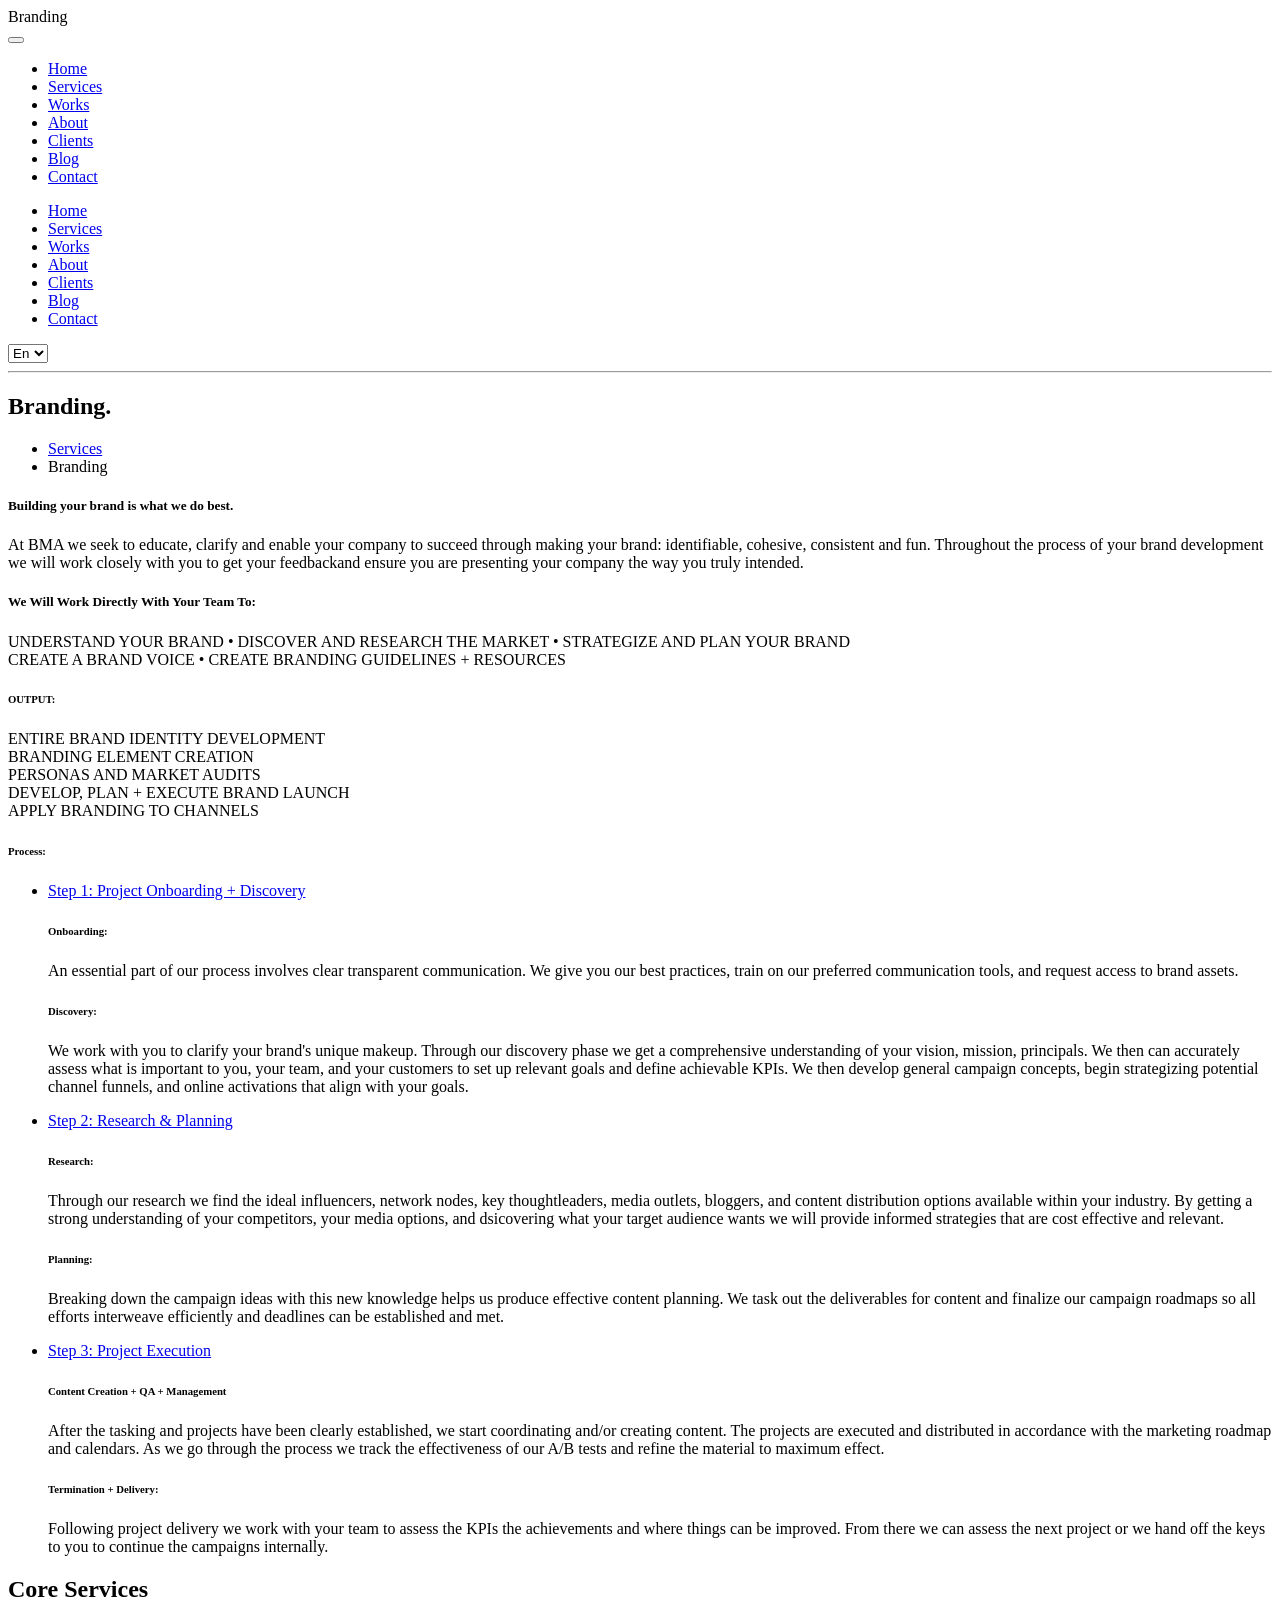
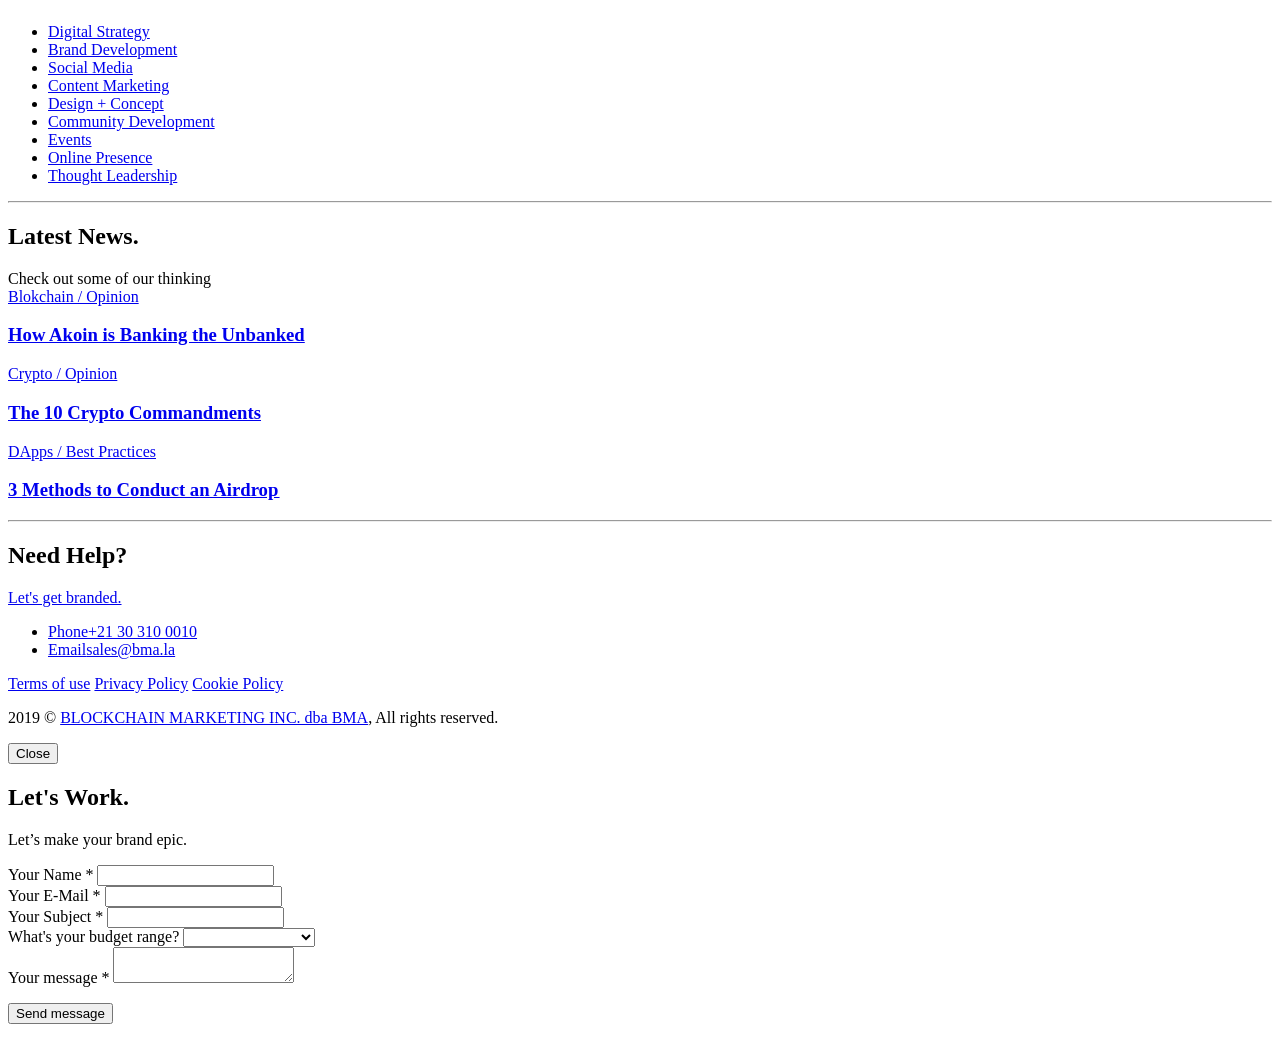
==== services/Branding.html @ 6ab2bfb2 "Added Folder hierarchy for site" ====
<!DOCTYPE html>
<html lang="zxx">
    <head>
        <title>Branding — BMA</title>
        <meta charset="UTF-8">
        <meta name="viewport" content="width=device-width, initial-scale=1">
        <meta name="msapplication-TileColor" content="#d7b740">
        <meta name="theme-color" content="#E9204F">
        <link rel="apple-touch-icon" sizes="180x180" href="assets/images/apple-touch-icon.png">
        <link rel="icon" type="image/png" sizes="32x32" href="assets/bmaimages/HP_LOGOS/BMA19_LOGO_FAV_32.png">
        <link rel="icon" type="image/png" sizes="16x16" href="assets/bmaimages/HP_LOGOS/BMA19_LOGO_FAV_16.png">
        <link rel="manifest" href="assets/images/site.webmanifest">
        <link rel="mask-icon" href="images/safari-pinned-tab.svg" color="#232323">
        <link rel="stylesheet" href="assets/css/normalize.min.css" />
        <link rel="stylesheet" href="assets/css/pr.animation.css" />
        <link rel="stylesheet" href="assets/css/owl.carousel.min.css" />
        <link rel="stylesheet" href="assets/css/uikit.min.css" />
        <link rel="stylesheet" href="assets/css/fonts.css" />
        <link rel="stylesheet" href="assets/css/pixeicons.css" />
        <link href="style.css" rel="stylesheet">
    </head>
    <body class="page-template page-template-default single single-service-item">

        <div id="loader" class="preloader pr__dark">
            <span class="loading">
                <span class="txt">Branding</span>
                <span class="progress">
                    <span class="bar-loading"></span>
                </span>
            </span>
        </div><!-- Preloader End -->

        <div class="pr__mobile__nav" id="navbar-mobile" data-uk-offcanvas="overlay: true; flip: true; mode: none">
            <div class="uk-offcanvas-bar">
    
                <button class="uk-offcanvas-close" type="button" data-uk-close="ratio: 2;"></button>

                <nav class="menu" data-uk-scrollspy-nav="offset: 0; closest: li; scroll: true">
                    <ul data-uk-scrollspy="target: > li; cls:uk-animation-slide-right; delay: 100; repeat: true;">
                        <li><a href="#pr__hero">Home</a></li>
                        <li><a href="#pr__services">Services</a></li>
                        <li><a href="#pr__works">Works</a></li>
                        <li><a href="#pr__about">About</a></li>
                        <li><a href="#pr__clients">Clients</a></li>
                        <li><a href="#pr__blog">Blog</a></li>
                        <li><a href="#pr__contact">Contact</a></li>
                    </ul>
                </nav>
        
            </div><!-- Off Canvas Bar End -->
        </div><!-- Mobile Nav End -->

        <div class="pr__wrapper" id="site-wrapper">

            <div class="pr__hero__wrap pr__dark" style="background-image: url('assets/images/hero_03.jpg');" data-uk-parallax="bgy: -200" id="site-hero">

                <header class="pr__header" data-uk-sticky="top: 443; animation: uk-animation-slide-top;">
                    <div class="uk-container">
                        <div class="inner">
                            <div class="logo">
                                <a href="index.html">
                                    <div class="brand"></div>
                                </a>
                            </div>
                            <div class="navbar pr-font-second">
                                <nav class="menu" data-uk-scrollspy-nav="offset: 0; closest: li; scroll: true">
                                    <ul>
                                        <li><a href="#pr__hero">Home</a></li>
                                        <li><a href="#pr__services">Services</a></li>
                                        <li><a href="#pr__works">Works</a></li>
                                        <li><a href="#pr__about">About</a></li>
                                        <li><a href="#pr__clients">Clients</a></li>
                                        <li><a href="#pr__blog">Blog</a></li>
                                        <li><a href="#pr__contact">Contact</a></li>
                                    </ul>
                                </nav>
                                <div class="lang">
                                    <div data-uk-form-custom="target: true">
                                        <select>
                                            <option value="English">En</option>
                                            <option value="Germany">Ge</option>
                                        </select>
                                        <span></span>
                                        <i class="icon pr-chevron-down"></i>
                                    </div>
                                </div>
                            </div>
                            <div class="navbar-tigger" data-uk-toggle="target: #navbar-mobile">
                                <span></span>
                                <span></span>
                                <span></span>
                            </div>
                        </div>
                    </div>
                </header><!-- Site Header End -->

                <section class="pr__hero uk-section" id="pr__hero">
                    <div class="uk-container">
                        <div class="section-inner">
                            <div class="hero-content">
                                <hr class="line pr__hr__secondary">
                                <h2 class="page-title  uk-heading-primary">Branding.</h2>
                                <ul class="breadcrumbs uk-breadcrumb">
                                    <li><a href="#">Services</a></li>
                                    <li><span>Branding</span></li>
                                </ul>
                            </div>
                        </div>
                    </div>
                </section><!-- Site Hero End -->

            </div><!-- Hero Wrap End -->

            <div class="pr__content" id="site-content">

                <div class="pr__primary uk-section uk-section-large has-sidebar" id="site-primary">
                    <div class="outer">
                        <div class="uk-container uk-position-relative">
                            <div class="inner uk-grid uk-grid-large uk-grid-match" data-uk-grid="">
                                <div class="uk-width-expand">
                                    <main class="pr__main" id="site-main">
                                        <article class="uk-article page type-page">

                                            <div class="outer">
                                                <div class="inner">
                                                    <div class="entry-body">
                                                        <h5 class="uk-h4">Building your brand is what we do best. <br /> </h5>

                                                        <p>At BMA we seek to educate, clarify and enable your company to succeed through making your brand: identifiable, cohesive, consistent and fun. Throughout the process of your brand development we will work closely with you to get your feedbackand ensure you are presenting your company the way you truly intended.
                                                        </p>
                                                        <h5>We Will Work Directly With Your Team To:</h5> 
                                                        UNDERSTAND YOUR BRAND • DISCOVER AND RESEARCH THE MARKET • STRATEGIZE AND PLAN YOUR BRAND <br>
                                                        CREATE A BRAND VOICE • CREATE BRANDING GUIDELINES + RESOURCES
                                                        <h6 class="uk-heading-line"><span>OUTPUT:</span></h6>
                                                        <div class="uk-column-1-2@m uk-margin-medium">
                                                            <dl class="uk-description-list">
                                                                <dt><i class="icon pr-checkmark-circle"></i> ENTIRE BRAND IDENTITY DEVELOPMENT</dt>
                                            
                                                                <dt><i class="icon pr-checkmark-circle"></i> BRANDING ELEMENT CREATION</dt>
                                                               
                                                                <dt><i class="icon pr-checkmark-circle"></i> PERSONAS AND MARKET AUDITS</dt>
                                                              
                                                                <dt><i class="icon pr-checkmark-circle"></i> DEVELOP, PLAN + EXECUTE BRAND LAUNCH</dt>
                                                                
                                                                <dt><i class="icon pr-checkmark-circle"></i> APPLY BRANDING TO CHANNELS</dt>
                                                              
                                                            </dl>
                                                        </div>
                                                     
<!--Process Section-->
                                                        
                                                        <h6 class="uk-heading-line"><span>Process:</span></h6>
                                                        <ul data-uk-accordion="">
                                                            <li class="uk-open">
                                                                <a class="uk-accordion-title" href="#">Step 1: Project Onboarding + Discovery</a>
                                                                <div class="uk-accordion-content">
                                                                    <h6 class="uk-h6">Onboarding:</h6>
                                                                    <p>An essential part of our process involves clear transparent communication. We give you our best practices, train on our preferred communication tools, and request access to brand assets.
                                                                    <h6 class="uk-h6">Discovery:</h6>
                                                                    <p>We work with you to clarify your brand's unique makeup. Through our discovery phase we get a comprehensive understanding of your vision, mission, principals. We then can accurately assess what is important to you, your team, and your customers to set up relevant goals and define achievable KPIs. We then develop general campaign concepts, begin strategizing potential channel funnels, and online activations that align with your goals. </p>
                                                                </div>
                                                            </li>
                                                            <li>
                                                                <a class="uk-accordion-title" href="#">Step 2: Research & Planning</a>
                                                                <div class="uk-accordion-content">
                                                                    <h6 class="uk-h6">Research:</h6>
                                                                    <p>Through our research we find the ideal influencers, network nodes, key thoughtleaders, media outlets, bloggers, and content distribution options available within your industry. By getting a strong understanding of your competitors, your media options, and dsicovering what your target audience wants we will provide informed strategies that are cost effective and relevant. </p>
                                                                    <h6 class="uk-h6">Planning:</h6>
                                                                    <p>Breaking down the campaign ideas with this new knowledge helps us produce effective content planning. We task out the deliverables for content and finalize our campaign roadmaps so all efforts interweave efficiently and deadlines can be established and met. 
                                                                    </p>
                                                                </div>
                                                            </li>
                                                            <li>
                                                                <a class="uk-accordion-title" href="#">Step 3: Project Execution</a>
                                                                <div class="uk-accordion-content">
                                                                    <h6 class="uk-h6">Content Creation + QA + Management</h6>
                                                                    <p>After the tasking and projects have been clearly established, we start coordinating and/or creating content. The projects are executed and distributed in accordance with the marketing roadmap and calendars. As we go through the process we track the effectiveness of our A/B tests and refine the material to maximum effect.
                                                                    </p>
                                                                    <h6 class="uk-h6">Termination + Delivery:</h6>
                                                                    <p>Following project delivery we work with your team to assess the KPIs the achievements and where things can be improved. From there we can assess the next project or we hand off the keys to you to continue the campaigns internally.</p>
                                                                </div>
                                                            </li>
                                                        </ul>
                                                    </div>
                                                </div>
                                            </div>

                                        </article>
                                    </main>
                                </div>
                                <div class="uk-width-1-4@l">
                                    <aside class="pr-sidebar widget-area" id="site-sidebar">
                                        <div style="z-index: 1;" data-uk-sticky="offset: 120; bottom: true">
                                            <section class="widget widget_nav_menu">
                                                <h2 class="widget-title">Core Services</h2>
                                                <ul class="content">
                                                    <li><a href="#">Digital Strategy</a></li>
                                                   <li class="current"><a href="#">Brand Development</a></li>
                                                    <li><a href="#">Social Media</a></li>
                                                    <li><a href="#">Content Marketing</a></li>
                                                    <li><a href="#">Design + Concept</a></li>
                                                    <li><a href="#">Community Development</a></li>
                                                    <li><a href="#">Events</a></li>
                                                    <li><a href="#">Online Presence</a></li>
                                                    <li><a href="#">Thought Leadership</a></li>
                                                </ul>
                                            </section>
                                        </div>
                                    </aside>
                                </div>
                            </div>
                        </div>
                    </div>
                </div>

<!--INSERT RELATED PROJECTS FROM TEMPLATE LATER-->

                <hr class="pr__vr__section">
                <section class="pr__blog pr__section pr__dark section-slider uk-section uk-section-large" id="pr__blog">
                    <div class="section-outer">
                        <div class="section-heading pr__center">
                            <div class="uk-container">
                                <div class="inner">
                                    <div class="center">
                                        <h2 class="title uk-h1">Latest News.</h2>
                                        <span class="subtitle pr__heading__secondary">Check out some of our thinking</span>
                                    </div>
                                </div>
                            </div><!-- Container End -->
                        </div><!-- Heading End -->
                        <div class="section-inner">
                            <div class="uk-container uk-container-no">
                                <div class="blog-listing style-one blog-slider owl-carousel" data-items="4" data-loop="true" data-center="true" data-margin="30" data-autoplay="true" data-dots="true">
                                    <article class="post type-post">
                                        <div class="outer">
                                            <div class="featured-image">
                                                <div class="image pr__image__cover" data-src="assets/bmaimages/HP_BLOG/BlogAKOIN1.png" data-uk-img="Akoin"></div>
                                            </div>
                                            <div class="inner">
                                                <a class="category" href="https://medium.com/@RezaJafery/how-akoin-bitminutes-are-solving-the-biggest-gap-in-banking-the-unbanked-eff7c59c34aa">Blokchain / Opinion</a>
                                                <h3 class="title uk-h5"><a href="https://medium.com/@RezaJafery/how-akoin-bitminutes-are-solving-the-biggest-gap-in-banking-the-unbanked-eff7c59c34aa">How Akoin is Banking the Unbanked</a></h3>
                                                <a href="https://medium.com/@RezaJafery/how-akoin-bitminutes-are-solving-the-biggest-gap-in-banking-the-unbanked-eff7c59c34aa" class="more icon pr-arrow-right"></a>
                                                <a href="https://medium.com/@RezaJafery/how-akoin-bitminutes-are-solving-the-biggest-gap-in-banking-the-unbanked-eff7c59c34aa" class="link"></a>
                                            </div>
                                        </div>
                                    </article>
                                    <article class="post type-post">
                                        <div class="outer">
                                            <div class="featured-image">
                                                <div class="image pr__image__cover" data-src="assets/bmaimages/HP_BLOG/Blog10Crypto.png" data-uk-img=""></div>
                                            </div>
                                            <div class="inner">
                                                <a class="category" href="https://hackernoon.com/the-cryptocurrency-commandments-part-1-investment-best-practices-4ba185258511">Crypto / Opinion</a>
                                                <h3 class="title uk-h5"><a href="https://hackernoon.com/the-cryptocurrency-commandments-part-1-investment-best-practices-4ba185258511">The 10 Crypto Commandments</a></h3>
                                                <a href="https://hackernoon.com/the-cryptocurrency-commandments-part-1-investment-best-practices-4ba185258511" class="more icon pr-arrow-right"></a>
                                                <a href="https://hackernoon.com/the-cryptocurrency-commandments-part-1-investment-best-practices-4ba185258511" class="link"></a>
                                            </div>
                                        </div>
                                    </article>
                                    <article class="post type-post">
                                        <div class="outer">
                                            <div class="featured-image">
                                                <div class="image pr__image__cover" data-src="assets/bmaimages/HP_BLOG/BlogAIRDROP.png" data-uk-img="Airdrop"></div>
                                            </div>
                                            <div class="inner">
                                                <a class="category" href="#">DApps / Best Practices</a>
                                                <h3 class="title uk-h5"><a href="https://hackernoon.com/3-methods-to-conduct-an-airdrop-intro-to-batch-transfers-the-unsung-heroes-of-blockchain-c3555b4875fe">3 Methods to Conduct an Airdrop </a></h3>
                                                <a href="https://hackernoon.com/3-methods-to-conduct-an-airdrop-intro-to-batch-transfers-the-unsung-heroes-of-blockchain-c3555b4875fe" class="more icon pr-arrow-right"></a>
                                                <a href="https://hackernoon.com/3-methods-to-conduct-an-airdrop-intro-to-batch-transfers-the-unsung-heroes-of-blockchain-c3555b4875fe" class="link"></a>
                                            </div>
                                        </div>
                                    </article>
                                   <!-- Add More Article Bumps Here -->
                                </div>
                            </div><!-- Container End -->
                        </div><!-- Inner End -->
                    </div><!-- Outer End -->
                </section><!-- Section: Blog End -->

                <hr class="pr__vr__section">
            </div><!-- Site Content End -->


            <footer class="pr__footer" id="site-footer">

                <div class="pr__footer__top uk-section uk-section-large">
                    <div class="section-outer">
                        <div class="uk-container">
                            <div class="section-inner">
                                <div class="columns uk-grid" data-uk-grid="">
                                    <div class="pr__cta column">
                                        <div class="inner">
                                            <h2 class="title uk-h1">Need Help?</h2>
                                        </div>
                                    </div>
                                    <div class="pr__cta column">
                                        <div class="inner">
                                            <a id="pr__contact" href="#pr__contact__form" class="button uk-button uk-button-large uk-button-default" data-uk-toggle="">Let's get branded.</a>
                                        </div>
                                    </div>
                                    <div class="pr__social column">
                                        <div class="inner">
                        <!-- Insert Social Icons here -->
                                            <a href="https://twitter.com/bmablockchain" class="icon pr-logo-twitter"></a>
                                            <a href="https://www.instagram.com/mktg.la/" class="icon pr-logo-instagram"></a>
                                            <a href="https://www.linkedin.com/company/blockchainmarketinginc/" class="icon pr-logo-linkedin"></a>
                                        </div>
                                    </div>
                                </div>
                            </div><!-- Inner End-->
                        </div><!-- Container End-->
                    </div><!-- Outer End-->
                </div><!-- Footer Top End-->
                <div class="pr__footer__center uk-section uk-section-small">
                    <div class="uk-container">
                        <ul>
                            <li><a href="#">Phone<span class="phone">+21 30 310 0010</span></a></li>
                            <li><a href="mailto:sales@bma.la">Email<span class="phone">sales@bma.la</span></a></li>
                        </ul>
                    </div>
                </div>
                <div class="pr__footer__bottom uk-section">
                    <div class="section-outer">
                        <div class="uk-container">
                            <div class="section-inner">
                                <div class="columns uk-grid" data-uk-grid="">
                                    <div class="pr__links column">
                                        <div class="inner">
                                            <a href="#">Terms of use</a>
                                            <a href="#">Privacy Policy</a>
                                            <a href="#">Cookie Policy</a>
                                        </div>
                                    </div>
                                    <div class="pr__copyrights column">
                                        <div class="inner">
                                            <p>2019 © <a href="home_03.html">BLOCKCHAIN MARKETING INC. dba BMA</a>, All rights reserved.</p>
                                        </div>
                                    </div>
                                </div>
                            </div><!-- Inner End-->
                        </div><!-- Container End-->
                    </div><!-- Outer End-->
                </div><!-- Footer Bottom End-->

            </footer><!-- Site Footer End-->

        </div><!-- Site Wrapper End -->

        <div id="pr__contact__form" class="pr__contact__form pr__dark uk-modal-full" data-uk-modal="">
            <div class="uk-modal-dialog" data-uk-height-viewport="">
                <div class="form-outer">
                    <div class="uk-container uk-container-xsmall">
                        <div class="form-inner uk-position-relative">
                            <button class="uk-modal-close-full" type="button" data-uk-close="ratio: 2;"><span>Close</span></button>
                            <h2 class="uk-modal-title uk-h1">Let's Work.</h2>
                            <p>Let’s make your brand epic.</p>
                            <form class="pr__contact pr__form" action="includes/sendemail.php">
                                <div class="pr__form__group">
                                    <label for="name">Your Name <span class="required">*</span></label>
                                    <input class="pr-input" id="name" name="name" type="text" />
                                </div>
                                <div class="pr__form__group">
                                    <label for="email">Your E-Mail <span class="required">*</span></label>
                                    <input class="pr-input" id="email" name="email" type="text" />
                                </div>
                                <div class="pr__form__group">
                                    <label for="subject">Your Subject <span class="required">*</span></label>
                                    <input class="pr-input" id="subject" name="subject" type="text" />
                                </div>
                                <div class="pr__form__group">
                                    <label for="budget">What's your budget range?</label>
                                    <select class="uk-select" id="budget" name="budget">
                                        <option>&nbsp;</option>
                                        <option>Low budget</option>
                                        <option>$1,000 — $2,000</option>
                                        <option>$2,000 — $5,000</option>
                                        <option>$5,000 — $10,000</option>
                                        <option>$10,000+</option>
                                    </select>
                                </div>
                                <div class="pr__form__group">
                                    <label for="message">Your message <span class="required">*</span></label>
                                    <textarea class="pr-textarea" id="message" name="message"></textarea>
                                </div>
                                <p class="pr__form__group uk-margin-large">
                                    <button class="uk-button uk-button-large uk-button-primary" type="submit">Send message</button>
                                </p>
                            </form>
                        </div>
                    </div>
                </div>
            </div>
        </div><!-- Contact Form Popup End -->

        <!-- Needed Scripts -->
        <script src="assets/js/jquery.min.js"></script>
        <script src="assets/js/anime.min.js"></script>
        <script src="assets/js/pr.animation.js"></script>
        <script src="assets/js/uikit.min.js"></script>
        <script src="assets/js/owl.carousel.min.js"></script>
        <script src="assets/js/validate.js"></script>
        <script src="assets/js/main.js"></script>
</html>
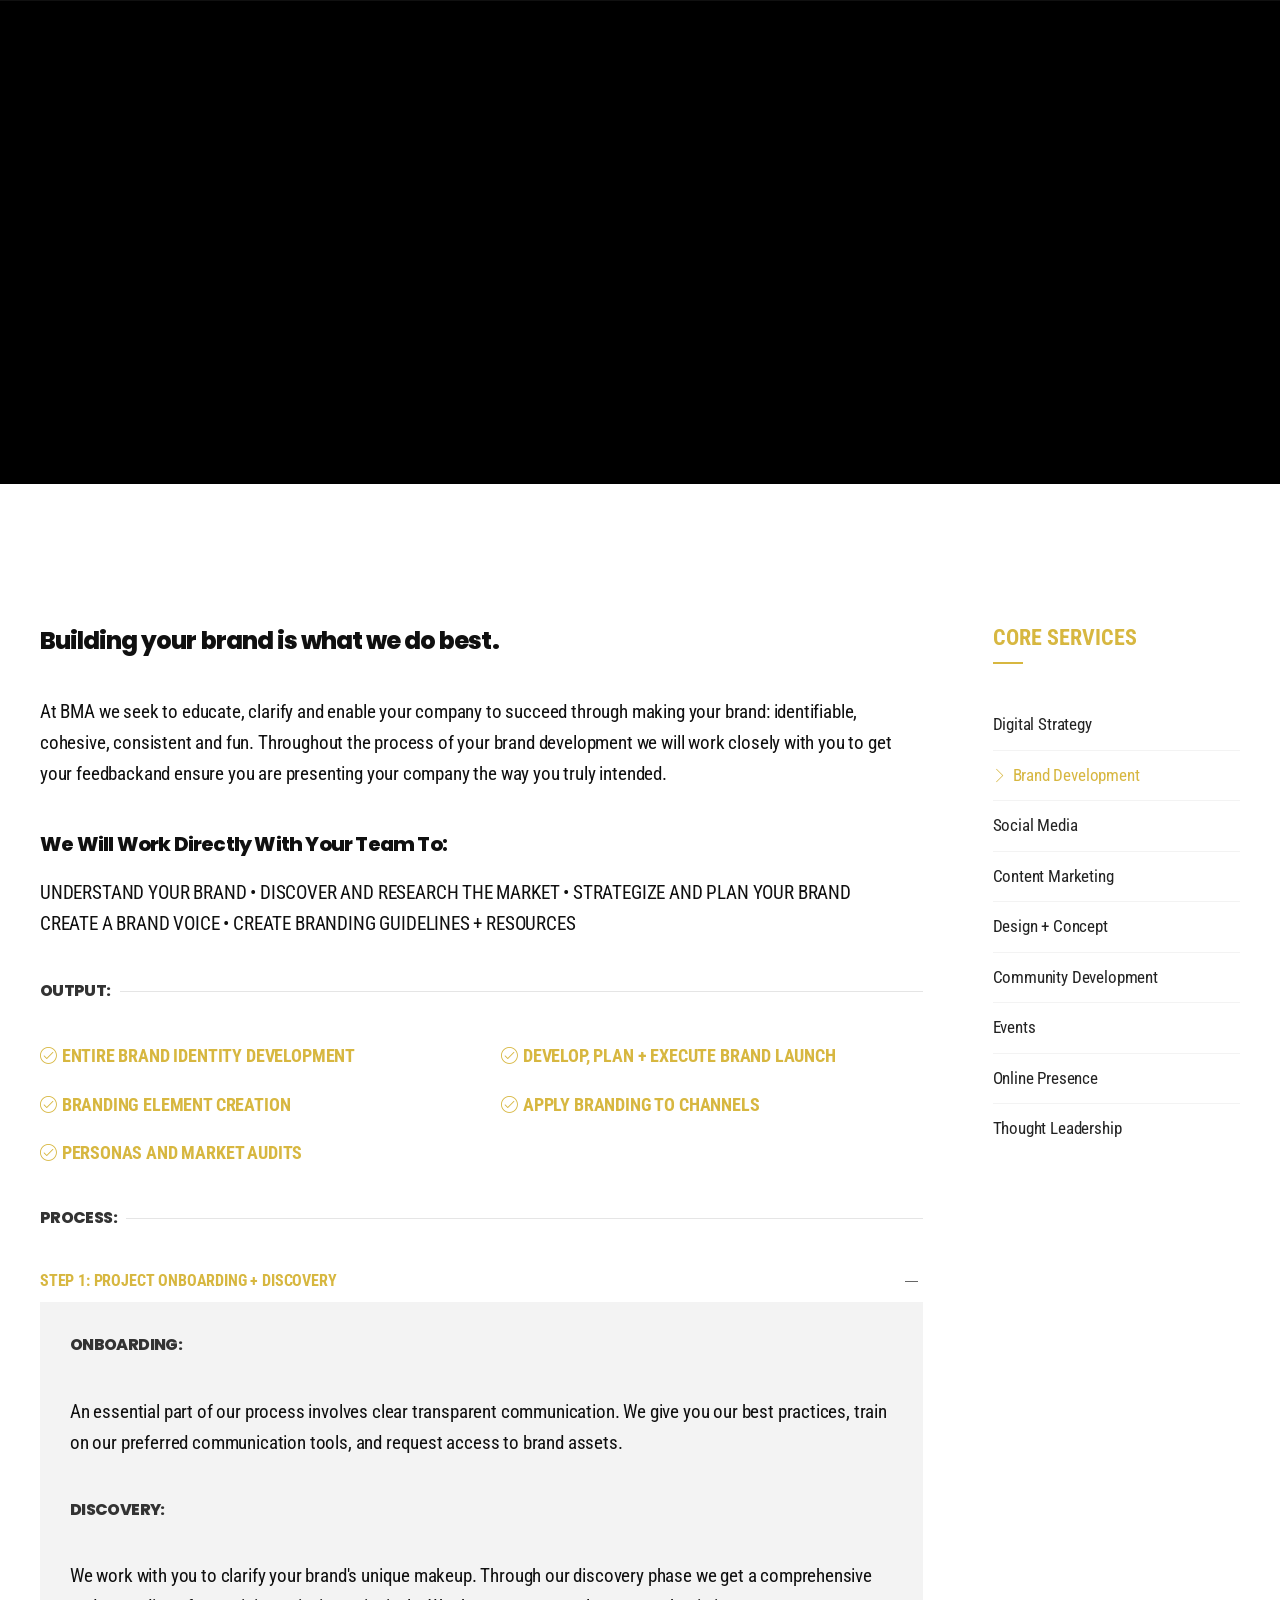
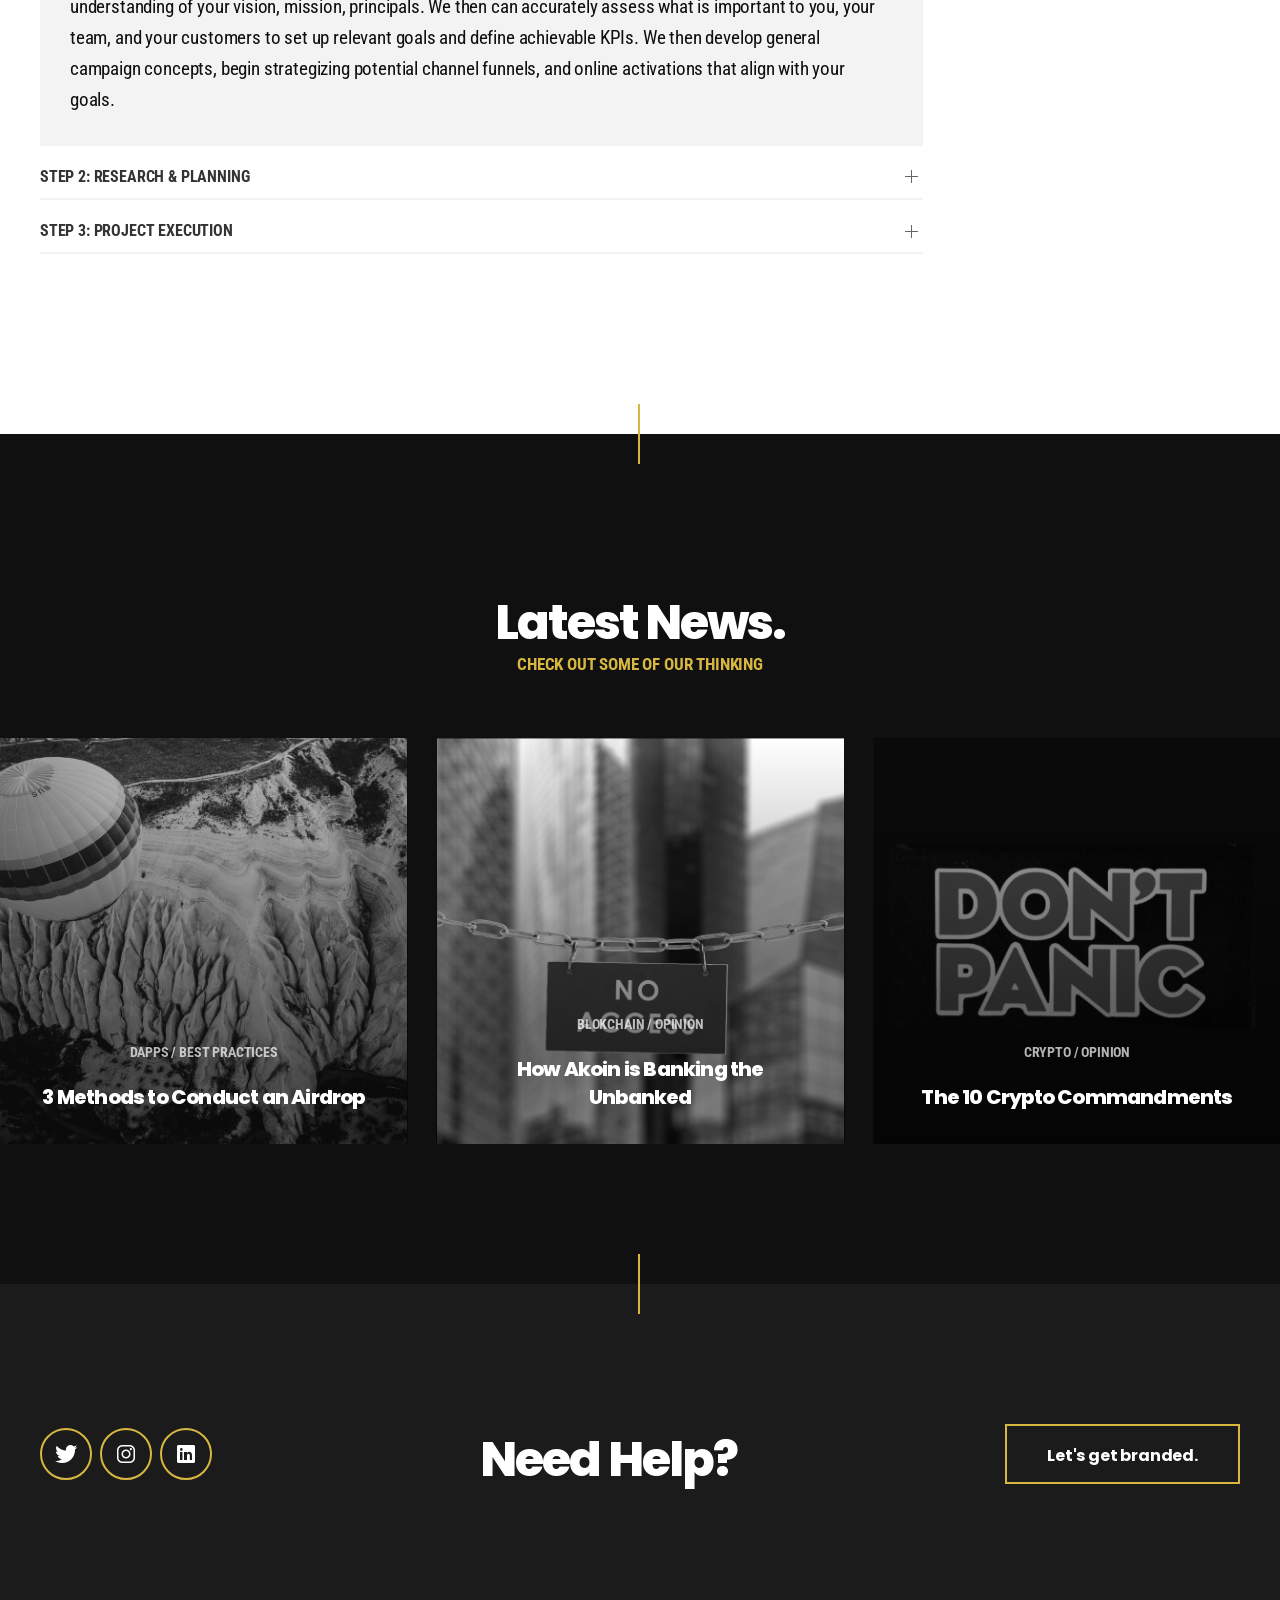
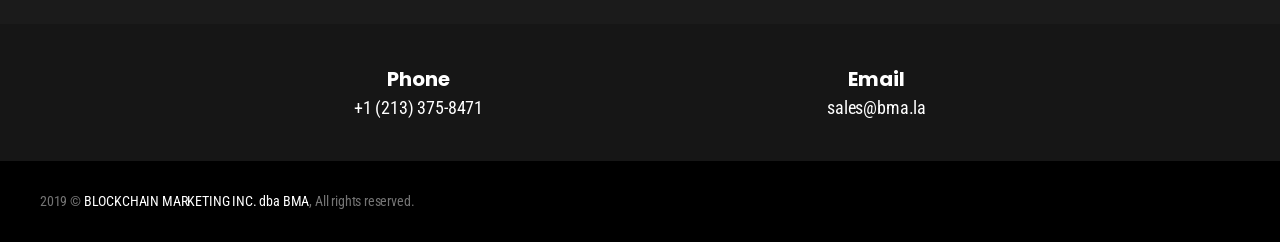
==== commit c9680688: "Fixed relative links and image folder" ====
--- a/services/Branding.html
+++ b/services/Branding.html
@@ -1,29 +1,29 @@
 <!DOCTYPE html>
-<html lang="zxx">
+<html>
     <head>
-        <title>Branding — BMA</title>
+        <title>BMA | Building Better Brands.</title>
         <meta charset="UTF-8">
         <meta name="viewport" content="width=device-width, initial-scale=1">
         <meta name="msapplication-TileColor" content="#d7b740">
         <meta name="theme-color" content="#E9204F">
-        <link rel="apple-touch-icon" sizes="180x180" href="assets/images/apple-touch-icon.png">
-        <link rel="icon" type="image/png" sizes="32x32" href="assets/bmaimages/HP_LOGOS/BMA19_LOGO_FAV_32.png">
-        <link rel="icon" type="image/png" sizes="16x16" href="assets/bmaimages/HP_LOGOS/BMA19_LOGO_FAV_16.png">
-        <link rel="manifest" href="assets/images/site.webmanifest">
-        <link rel="mask-icon" href="images/safari-pinned-tab.svg" color="#232323">
-        <link rel="stylesheet" href="assets/css/normalize.min.css" />
-        <link rel="stylesheet" href="assets/css/pr.animation.css" />
-        <link rel="stylesheet" href="assets/css/owl.carousel.min.css" />
-        <link rel="stylesheet" href="assets/css/uikit.min.css" />
-        <link rel="stylesheet" href="assets/css/fonts.css" />
-        <link rel="stylesheet" href="assets/css/pixeicons.css" />
-        <link href="style.css" rel="stylesheet">
+        <link rel="apple-touch-icon" sizes="180x180" href="/assets/images/apple-touch-icon.png">
+        <link rel="icon" type="image/png" sizes="32x32" href="/assets/images/HP_LOGOS/BMA19_LOGO_FAV_32.png">
+        <link rel="icon" type="image/png" sizes="16x16" href="/assets/images/HP_LOGOS/BMA19_LOGO_FAV_16.png">
+        <link rel="manifest" href="/assets/images/site.webmanifest">
+        <link rel="mask-icon" href="/images/safari-pinned-tab.svg" color="#232323">
+        <link rel="stylesheet" href="/assets/css/normalize.min.css" />
+        <link rel="stylesheet" href="/assets/css/pr.animation.css" />
+        <link rel="stylesheet" href="/assets/css/owl.carousel.min.css" />
+        <link rel="stylesheet" href="/assets/css/uikit.min.css" />
+        <link rel="stylesheet" href="/assets/css/fonts.css" />
+        <link rel="stylesheet" href="/assets/css/pixeicons.css" />
+        <link href="/style.css" rel="stylesheet">
     </head>
-    <body class="page-template page-template-default single single-service-item">
+    <body class="home front-page">
 
         <div id="loader" class="preloader pr__dark">
             <span class="loading">
-                <span class="txt">Branding</span>
+                <span class="txt">Get Branded</span>
                 <span class="progress">
                     <span class="bar-loading"></span>
                 </span>
@@ -37,13 +37,13 @@
 
                 <nav class="menu" data-uk-scrollspy-nav="offset: 0; closest: li; scroll: true">
                     <ul data-uk-scrollspy="target: > li; cls:uk-animation-slide-right; delay: 100; repeat: true;">
-                        <li><a href="#pr__hero">Home</a></li>
-                        <li><a href="#pr__services">Services</a></li>
-                        <li><a href="#pr__works">Works</a></li>
-                        <li><a href="#pr__about">About</a></li>
-                        <li><a href="#pr__clients">Clients</a></li>
-                        <li><a href="#pr__blog">Blog</a></li>
-                        <li><a href="#pr__contact">Contact</a></li>
+                        <li><a href="/#pr__hero">Home</a></li>
+                        <li><a href="/#pr__services">Services</a></li>
+                        <li><a href="/#pr__works">Works</a></li>
+                        <li><a href="/#pr__about">About</a></li>
+                        <li><a href="/#pr__clients">Clients</a></li>
+                        <li><a href="/#pr__blog">Blog</a></li>
+                        <li><a href="/#pr__contact">Contact</a></li>
                     </ul>
                 </nav>
         
@@ -52,38 +52,28 @@
 
         <div class="pr__wrapper" id="site-wrapper">
 
-            <div class="pr__hero__wrap pr__dark" style="background-image: url('assets/images/hero_03.jpg');" data-uk-parallax="bgy: -200" id="site-hero">
-
-                <header class="pr__header" data-uk-sticky="top: 443; animation: uk-animation-slide-top;">
+            <div class="pr__hero__wrap pr__dark" style="background-image: url('/assets/images/');" id="site-hero">
+
+                <header class="pr__header pr__dark" data-uk-sticky="top: 100vh; animation: uk-animation-slide-top;">
                     <div class="uk-container">
                         <div class="inner">
                             <div class="logo">
-                                <a href="index.html">
+                                <a href="/">
                                     <div class="brand"></div>
                                 </a>
                             </div>
                             <div class="navbar pr-font-second">
                                 <nav class="menu" data-uk-scrollspy-nav="offset: 0; closest: li; scroll: true">
                                     <ul>
-                                        <li><a href="#pr__hero">Home</a></li>
-                                        <li><a href="#pr__services">Services</a></li>
-                                        <li><a href="#pr__works">Works</a></li>
-                                        <li><a href="#pr__about">About</a></li>
-                                        <li><a href="#pr__clients">Clients</a></li>
-                                        <li><a href="#pr__blog">Blog</a></li>
-                                        <li><a href="#pr__contact">Contact</a></li>
+                                        <li><a href="/#pr__hero">Home</a></li>
+                                        <li><a href="/#pr__services">Services</a></li>
+                                        <li><a href="/#pr__works">Works</a></li>
+                                        <li><a href="/#pr__about">About</a></li>
+                                        <li><a href="/#pr__clients">Clients</a></li>
+                                        <li><a href="/#pr__blog">Blog</a></li>
+                                        <li><a href="/#pr__contact">Contact</a></li>
                                     </ul>
                                 </nav>
-                                <div class="lang">
-                                    <div data-uk-form-custom="target: true">
-                                        <select>
-                                            <option value="English">En</option>
-                                            <option value="Germany">Ge</option>
-                                        </select>
-                                        <span></span>
-                                        <i class="icon pr-chevron-down"></i>
-                                    </div>
-                                </div>
                             </div>
                             <div class="navbar-tigger" data-uk-toggle="target: #navbar-mobile">
                                 <span></span>
@@ -234,7 +224,7 @@
                                     <article class="post type-post">
                                         <div class="outer">
                                             <div class="featured-image">
-                                                <div class="image pr__image__cover" data-src="assets/bmaimages/HP_BLOG/BlogAKOIN1.png" data-uk-img="Akoin"></div>
+                                                <div class="image pr__image__cover" data-src="/assets/images/HP_BLOG/BlogAKOIN1.png" data-uk-img="Akoin"></div>
                                             </div>
                                             <div class="inner">
                                                 <a class="category" href="https://medium.com/@RezaJafery/how-akoin-bitminutes-are-solving-the-biggest-gap-in-banking-the-unbanked-eff7c59c34aa">Blokchain / Opinion</a>
@@ -247,7 +237,7 @@
                                     <article class="post type-post">
                                         <div class="outer">
                                             <div class="featured-image">
-                                                <div class="image pr__image__cover" data-src="assets/bmaimages/HP_BLOG/Blog10Crypto.png" data-uk-img=""></div>
+                                                <div class="image pr__image__cover" data-src="/assets/images/HP_BLOG/Blog10Crypto.png" data-uk-img=""></div>
                                             </div>
                                             <div class="inner">
                                                 <a class="category" href="https://hackernoon.com/the-cryptocurrency-commandments-part-1-investment-best-practices-4ba185258511">Crypto / Opinion</a>
@@ -260,7 +250,7 @@
                                     <article class="post type-post">
                                         <div class="outer">
                                             <div class="featured-image">
-                                                <div class="image pr__image__cover" data-src="assets/bmaimages/HP_BLOG/BlogAIRDROP.png" data-uk-img="Airdrop"></div>
+                                                <div class="image pr__image__cover" data-src="/assets/images/HP_BLOG/BlogAIRDROP.png" data-uk-img="Airdrop"></div>
                                             </div>
                                             <div class="inner">
                                                 <a class="category" href="#">DApps / Best Practices</a>
@@ -279,7 +269,6 @@
 
                 <hr class="pr__vr__section">
             </div><!-- Site Content End -->
-
 
             <footer class="pr__footer" id="site-footer">
 
@@ -295,15 +284,16 @@
                                     </div>
                                     <div class="pr__cta column">
                                         <div class="inner">
-                                            <a id="pr__contact" href="#pr__contact__form" class="button uk-button uk-button-large uk-button-default" data-uk-toggle="">Let's get branded.</a>
+                                            <!-- <a id="pr__contact" href="#pr__contact__form" class="button uk-button uk-button-large uk-button-default" data-uk-toggle="">Let's get branded.</a> -->
+                                            <a id="pr__contact" href="mailto:sales@bma.la" class="button uk-button uk-button-large uk-button-default">Let's get branded.</a>
                                         </div>
                                     </div>
                                     <div class="pr__social column">
                                         <div class="inner">
                         <!-- Insert Social Icons here -->
-                                            <a href="https://twitter.com/bmablockchain" class="icon pr-logo-twitter"></a>
-                                            <a href="https://www.instagram.com/mktg.la/" class="icon pr-logo-instagram"></a>
-                                            <a href="https://www.linkedin.com/company/blockchainmarketinginc/" class="icon pr-logo-linkedin"></a>
+                                            <a target="_blank" href="https://twitter.com/bmablockchain" class="icon pr-logo-twitter"></a>
+                                            <a target="_blank" href="https://www.instagram.com/mktg.la/" class="icon pr-logo-instagram"></a>
+                                            <a target="_blank" href="https://www.linkedin.com/company/blockchainmarketinginc/" class="icon pr-logo-linkedin"></a>
                                         </div>
                                     </div>
                                 </div>
@@ -314,7 +304,7 @@
                 <div class="pr__footer__center uk-section uk-section-small">
                     <div class="uk-container">
                         <ul>
-                            <li><a href="#">Phone<span class="phone">+21 30 310 0010</span></a></li>
+                            <li><a href="tel:213-375-8471">Phone<span class="phone">+1 (213) 375-8471</span></a></li>
                             <li><a href="mailto:sales@bma.la">Email<span class="phone">sales@bma.la</span></a></li>
                         </ul>
                     </div>
@@ -324,7 +314,7 @@
                         <div class="uk-container">
                             <div class="section-inner">
                                 <div class="columns uk-grid" data-uk-grid="">
-                                    <div class="pr__links column">
+                                    <div class="pr__links column" style="display:none;">
                                         <div class="inner">
                                             <a href="#">Terms of use</a>
                                             <a href="#">Privacy Policy</a>
@@ -333,7 +323,7 @@
                                     </div>
                                     <div class="pr__copyrights column">
                                         <div class="inner">
-                                            <p>2019 © <a href="home_03.html">BLOCKCHAIN MARKETING INC. dba BMA</a>, All rights reserved.</p>
+                                            <p>2019 © <a href="./">BLOCKCHAIN MARKETING INC. dba BMA</a>, All rights reserved.</p>
                                         </div>
                                     </div>
                                 </div>
@@ -393,12 +383,12 @@
         </div><!-- Contact Form Popup End -->
 
         <!-- Needed Scripts -->
-        <script src="assets/js/jquery.min.js"></script>
-        <script src="assets/js/anime.min.js"></script>
-        <script src="assets/js/pr.animation.js"></script>
-        <script src="assets/js/uikit.min.js"></script>
-        <script src="assets/js/owl.carousel.min.js"></script>
-        <script src="assets/js/validate.js"></script>
-        <script src="assets/js/main.js"></script>
-</html>
-
+        <script src="/assets/js/jquery.min.js"></script>
+        <script src="/assets/js/anime.min.js"></script>
+        <script src="/assets/js/pr.animation.js"></script>
+        <script src="/assets/js/uikit.min.js"></script>
+        <script src="/assets/js/owl.carousel.min.js"></script>
+        <script src="/assets/js/validate.js"></script>
+        <script src="/assets/js/main.js"></script>
+    </body>
+</html>
--- a/assets/css/fonts.css
+++ b/assets/css/fonts.css
@@ -0,0 +1,46 @@
+/* Trade Gothic */
+@font-face {
+    font-family: 'Trade Gothic';
+    src: url('../fonts/Trade_Gothic/tradegothic-light.woff2') format('woff2'),
+        url('../fonts/Trade_Gothic/tradegothic-light.woff') format('woff');
+    font-weight: 300;
+    font-style: normal;
+}
+@font-face {
+    font-family: 'Trade Gothic';
+    src: url('../fonts/Trade_Gothic/tradegothic.woff2') format('woff2'),
+         url('../fonts/Trade_Gothic/tradegothic.woff') format('woff');
+    font-weight: 400;
+    font-style: normal;
+}
+@font-face {
+    font-family: 'Trade Gothic';
+    src: url('../fonts/Trade_Gothic/tradegothic-bold.woff2') format('woff2'),
+         url('../fonts/Trade_Gothic/tradegothic-bold.woff') format('woff');
+    font-weight: 700;
+    font-style: normal;
+}
+
+/* ITC Avant Grand Pro */
+
+@font-face {
+    font-family: 'Avant Grade';
+    src: url('../fonts/Avant_Grade/AvantGarde-Light.woff2') format('woff2'),
+        url('../fonts/Avant_Grade/AvantGarde-Light.woff') format('woff');
+    font-weight: 300;
+    font-style: normal;
+}
+@font-face {
+    font-family: 'Avant Grade';
+    src: url('../fonts/Avant_Grade/AvantGarde-Book.woff') format('woff2'),
+        url('../fonts/Avant_Grade/AvantGarde-Book.woff') format('woff');
+    font-weight: 400;
+    font-style: normal;
+}
+@font-face {
+    font-family: 'Avant Grade';
+    src: url('../fonts/Avant_Grade/AvantGarde-Bold.woff2') format('woff2'),
+        url('../fonts/Avant_Grade/AvantGarde-Bold.woff') format('woff');
+    font-weight: 700;
+    font-style: normal;
+}
--- a/assets/css/pixeicons.css
+++ b/assets/css/pixeicons.css
@@ -0,0 +1,789 @@
+@font-face {
+  font-family: 'Pixeicons';
+  src:  url('../fonts/Pixeicons/Main/Pixeicons.eot?4ts25x');
+  src:  url('../fonts/Pixeicons/Main/Pixeicons.eot?4ts25x#iefix') format('embedded-opentype'),
+    url('../fonts/Pixeicons/Main/Pixeicons.ttf?4ts25x') format('truetype'),
+    url('../fonts/Pixeicons/Main/Pixeicons.woff?4ts25x') format('woff'),
+    url('../fonts/Pixeicons/Main/Pixeicons.svg?4ts25x#Pixeicons') format('svg');
+  font-weight: 400;
+  font-style: normal;
+}
+
+@font-face {
+  font-family: 'Pixeicons';
+  src:  url('../fonts/Pixeicons/Brands/Pixeicons.eot?4ts25x');
+  src:  url('../fonts/Pixeicons/Brands/Pixeicons.eot?4ts25x#iefix') format('embedded-opentype'),
+    url('../fonts/Pixeicons/Brands/Pixeicons.ttf?4ts25x') format('truetype'),
+    url('../fonts/Pixeicons/Brands/Pixeicons.woff?4ts25x') format('woff'),
+    url('../fonts/Pixeicons/Brands/Pixeicons.svg?4ts25x#Pixeicons') format('svg');
+  font-weight: 700;
+  font-style: normal;
+}
+
+@font-face {
+  font-family: 'Pixeicons';
+  src:  url('../fonts/Pixeicons/Line/Pixeicons.eot?4ts25x');
+  src:  url('../fonts/Pixeicons/Line/Pixeicons.eot?4ts25x#iefix') format('embedded-opentype'),
+    url('../fonts/Pixeicons/Line/Pixeicons.ttf?4ts25x') format('truetype'),
+    url('../fonts/Pixeicons/Line/Pixeicons.woff?4ts25x') format('woff'),
+    url('../fonts/Pixeicons/Line/Pixeicons.svg?4ts25x#Pixeicons') format('svg');
+  font-weight: 300;
+  font-style: normal;
+}
+
+[class^="icon pr-"],
+[class*="icon pr-"] {
+  /* use !important to prevent issues with browser extensions that change fonts */
+  font-family: 'Pixeicons';
+  speak: none;
+  font-style: normal;
+  font-weight: 400;
+  font-variant: normal;
+  text-transform: none;
+  line-height: 1;
+
+  /* Better Font Rendering =========== */
+  -webkit-font-smoothing: antialiased;
+  -moz-osx-font-smoothing: grayscale;
+}
+
+[class^="icon pr-logo-"],
+[class*="icon pr-logo-"] {
+  font-family: 'Pixeicons';
+  font-weight: 700;
+}
+
+[class^="icon pr-line-"],
+[class*="icon pr-line-"] {
+  font-family: 'Pixeicons';
+  font-weight: 300;
+}
+
+
+/* Main */
+.pr-alarm:before {
+  content: "\e900";
+}
+.pr-apartment:before {
+  content: "\e901";
+}
+.pr-arrow-down-circle:before {
+  content: "\e902";
+}
+.pr-arrow-down:before {
+  content: "\e903";
+}
+.pr-arrow-left-circle:before {
+  content: "\e904";
+}
+.pr-arrow-left:before {
+  content: "\e905";
+}
+.pr-arrow-right-circle:before {
+  content: "\e906";
+}
+.pr-arrow-right:before {
+  content: "\e907";
+}
+.pr-arrow-up-circle:before {
+  content: "\e908";
+}
+.pr-arrow-up:before {
+  content: "\e909";
+}
+.pr-bicycle:before {
+  content: "\e90a";
+}
+.pr-bold:before {
+  content: "\e90b";
+}
+.pr-book:before {
+  content: "\e90c";
+}
+.pr-bookmark:before {
+  content: "\e90d";
+}
+.pr-briefcase:before {
+  content: "\e90e";
+}
+.pr-bubble:before {
+  content: "\e90f";
+}
+.pr-bug:before {
+  content: "\e910";
+}
+.pr-bullhorn:before {
+  content: "\e911";
+}
+.pr-bus:before {
+  content: "\e912";
+}
+.pr-calendar-full:before {
+  content: "\e913";
+}
+.pr-camera-video:before {
+  content: "\e914";
+}
+.pr-camera:before {
+  content: "\e915";
+}
+.pr-car:before {
+  content: "\e916";
+}
+.pr-cart:before {
+  content: "\e917";
+}
+.pr-chart-bars:before {
+  content: "\e918";
+}
+.pr-checkmark-circle:before {
+  content: "\e919";
+}
+.pr-chevron-down-circle:before {
+  content: "\e91a";
+}
+.pr-chevron-down:before {
+  content: "\e91b";
+}
+.pr-chevron-left-circle:before {
+  content: "\e91c";
+}
+.pr-chevron-left:before {
+  content: "\e91d";
+}
+.pr-chevron-right-circle:before {
+  content: "\e91e";
+}
+.pr-chevron-right:before {
+  content: "\e91f";
+}
+.pr-chevron-up-circle:before {
+  content: "\e920";
+}
+.pr-chevron-up:before {
+  content: "\e921";
+}
+.pr-circle-minus:before {
+  content: "\e922";
+}
+.pr-clock:before {
+  content: "\e923";
+}
+.pr-cloud-check:before {
+  content: "\e924";
+}
+.pr-cloud-download:before {
+  content: "\e925";
+}
+.pr-cloud-sync:before {
+  content: "\e926";
+}
+.pr-cloud-upload:before {
+  content: "\e927";
+}
+.pr-cloud:before {
+  content: "\e928";
+}
+.pr-code:before {
+  content: "\e929";
+}
+.pr-coffee-cup:before {
+  content: "\e92a";
+}
+.pr-cog:before {
+  content: "\e92b";
+}
+.pr-construction:before {
+  content: "\e92c";
+}
+.pr-crop:before {
+  content: "\e92d";
+}
+.pr-cross-circle:before {
+  content: "\e92e";
+}
+.pr-cross:before {
+  content: "\e92f";
+}
+.pr-database:before {
+  content: "\e930";
+}
+.pr-diamond:before {
+  content: "\e931";
+}
+.pr-dice:before {
+  content: "\e932";
+}
+.pr-dinner:before {
+  content: "\e933";
+}
+.pr-direction-ltr:before {
+  content: "\e934";
+}
+.pr-direction-rtl:before {
+  content: "\e935";
+}
+.pr-download:before {
+  content: "\e936";
+}
+.pr-drop:before {
+  content: "\e937";
+}
+.pr-earth:before {
+  content: "\e938";
+}
+.pr-enter-down:before {
+  content: "\e939";
+}
+.pr-enter:before {
+  content: "\e93a";
+}
+.pr-envelope:before {
+  content: "\e93b";
+}
+.pr-exit-up:before {
+  content: "\e93c";
+}
+.pr-exit:before {
+  content: "\e93d";
+}
+.pr-eye:before {
+  content: "\e93e";
+}
+.pr-file-add:before {
+  content: "\e93f";
+}
+.pr-file-empty:before {
+  content: "\e940";
+}
+.pr-film-play:before {
+  content: "\e941";
+}
+.pr-flag:before {
+  content: "\e942";
+}
+.pr-frame-contract:before {
+  content: "\e943";
+}
+.pr-frame-expand:before {
+  content: "\e944";
+}
+.pr-funnel:before {
+  content: "\e945";
+}
+.pr-gift:before {
+  content: "\e946";
+}
+.pr-graduation-hat:before {
+  content: "\e947";
+}
+.pr-hand:before {
+  content: "\e948";
+}
+.pr-heart-pulse:before {
+  content: "\e949";
+}
+.pr-heart:before {
+  content: "\e94a";
+}
+.pr-highlight:before {
+  content: "\e94b";
+}
+.pr-history:before {
+  content: "\e94c";
+}
+.pr-home:before {
+  content: "\e94d";
+}
+.pr-hourglass:before {
+  content: "\e94e";
+}
+.pr-inbox:before {
+  content: "\e94f";
+}
+.pr-indent-decrease:before {
+  content: "\e950";
+}
+.pr-indent-increase:before {
+  content: "\e951";
+}
+.pr-italic:before {
+  content: "\e952";
+}
+.pr-keyboard:before {
+  content: "\e953";
+}
+.pr-laptop-phone:before {
+  content: "\e954";
+}
+.pr-laptop:before {
+  content: "\e955";
+}
+.pr-layers:before {
+  content: "\e956";
+}
+.pr-leaf:before {
+  content: "\e957";
+}
+.pr-license:before {
+  content: "\e958";
+}
+.pr-lighter:before {
+  content: "\e959";
+}
+.pr-line-spacing:before {
+  content: "\e95a";
+}
+.pr-linearicons:before {
+  content: "\e95b";
+}
+.pr-link:before {
+  content: "\e95c";
+}
+.pr-list:before {
+  content: "\e95d";
+}
+.pr-location:before {
+  content: "\e95e";
+}
+.pr-lock:before {
+  content: "\e95f";
+}
+.pr-magic-wand:before {
+  content: "\e960";
+}
+.pr-magnifier:before {
+  content: "\e961";
+}
+.pr-map-marker:before {
+  content: "\e962";
+}
+.pr-map:before {
+  content: "\e963";
+}
+.pr-menu-circle:before {
+  content: "\e964";
+}
+.pr-menu:before {
+  content: "\e965";
+}
+.pr-mic:before {
+  content: "\e966";
+}
+.pr-moon:before {
+  content: "\e967";
+}
+.pr-move:before {
+  content: "\e968";
+}
+.pr-music-note:before {
+  content: "\e969";
+}
+.pr-mustache:before {
+  content: "\e96a";
+}
+.pr-neutral:before {
+  content: "\e96b";
+}
+.pr-page-break:before {
+  content: "\e96c";
+}
+.pr-paperclip:before {
+  content: "\e96d";
+}
+.pr-paw:before {
+  content: "\e96e";
+}
+.pr-pencil:before {
+  content: "\e96f";
+}
+.pr-phone-handset:before {
+  content: "\e970";
+}
+.pr-phone:before {
+  content: "\e971";
+}
+.pr-picture:before {
+  content: "\e972";
+}
+.pr-pie-chart:before {
+  content: "\e973";
+}
+.pr-pilcrow:before {
+  content: "\e974";
+}
+.pr-plus-circle:before {
+  content: "\e975";
+}
+.pr-pointer-down:before {
+  content: "\e976";
+}
+.pr-pointer-left:before {
+  content: "\e977";
+}
+.pr-pointer-right:before {
+  content: "\e978";
+}
+.pr-pointer-up:before {
+  content: "\e979";
+}
+.pr-poop:before {
+  content: "\e97a";
+}
+.pr-power-switch:before {
+  content: "\e97b";
+}
+.pr-printer:before {
+  content: "\e97c";
+}
+.pr-pushpin:before {
+  content: "\e97d";
+}
+.pr-question-circle:before {
+  content: "\e97e";
+}
+.pr-redo:before {
+  content: "\e97f";
+}
+.pr-rocket:before {
+  content: "\e980";
+}
+.pr-sad:before {
+  content: "\e981";
+}
+.pr-screen:before {
+  content: "\e982";
+}
+.pr-select:before {
+  content: "\e983";
+}
+.pr-shirt:before {
+  content: "\e984";
+}
+.pr-smartphone:before {
+  content: "\e985";
+}
+.pr-smile:before {
+  content: "\e986";
+}
+.pr-sort-alpha-asc:before {
+  content: "\e987";
+}
+.pr-sort-amount-asc:before {
+  content: "\e988";
+}
+.pr-spell-check:before {
+  content: "\e989";
+}
+.pr-star-empty:before {
+  content: "\e98a";
+}
+.pr-star-half:before {
+  content: "\e98b";
+}
+.pr-star:before {
+  content: "\e98c";
+}
+.pr-store:before {
+  content: "\e98d";
+}
+.pr-strikethrough:before {
+  content: "\e98e";
+}
+.pr-sun:before {
+  content: "\e98f";
+}
+.pr-sync:before {
+  content: "\e990";
+}
+.pr-tablet:before {
+  content: "\e991";
+}
+.pr-tag:before {
+  content: "\e992";
+}
+.pr-text-align-center:before {
+  content: "\e993";
+}
+.pr-text-align-justify:before {
+  content: "\e994";
+}
+.pr-text-align-left:before {
+  content: "\e995";
+}
+.pr-text-align-right:before {
+  content: "\e996";
+}
+.pr-text-format-remove:before {
+  content: "\e997";
+}
+.pr-text-format:before {
+  content: "\e998";
+}
+.pr-text-size:before {
+  content: "\e999";
+}
+.pr-thumbs-down:before {
+  content: "\e99a";
+}
+.pr-thumbs-up:before {
+  content: "\e99b";
+}
+.pr-train:before {
+  content: "\e99c";
+}
+.pr-trash:before {
+  content: "\e99d";
+}
+.pr-underline:before {
+  content: "\e99e";
+}
+.pr-undo:before {
+  content: "\e99f";
+}
+.pr-unlink:before {
+  content: "\e9a0";
+}
+.pr-upload:before {
+  content: "\e9a1";
+}
+.pr-user:before {
+  content: "\e9a2";
+}
+.pr-users:before {
+  content: "\e9a3";
+}
+.pr-volume-high:before {
+  content: "\e9a4";
+}
+.pr-volume-low:before {
+  content: "\e9a5";
+}
+.pr-volume-medium:before {
+  content: "\e9a6";
+}
+.pr-volume:before {
+  content: "\e9a7";
+}
+.pr-warning:before {
+  content: "\e9a8";
+}
+.pr-wheelchair:before {
+  content: "\e9a9";
+}
+
+/* Line */
+
+.pr-line-mobile:before {
+  content: "\e000";
+}
+.pr-line-laptop:before {
+  content: "\e001";
+}
+.pr-line-desktop:before {
+  content: "\e002";
+}
+.pr-line-tablet:before {
+  content: "\e003";
+}
+.pr-line-phone:before {
+  content: "\e004";
+}
+.pr-line-document:before {
+  content: "\e005";
+}
+.pr-line-documents:before {
+  content: "\e006";
+}
+.pr-line-search:before {
+  content: "\e007";
+}
+.pr-line-clipboard:before {
+  content: "\e008";
+}
+.pr-line-newspaper:before {
+  content: "\e009";
+}
+.pr-line-book-open:before {
+  content: "\e00b";
+}
+.pr-line-browser:before {
+  content: "\e00c";
+}
+.pr-line-calendar:before {
+  content: "\e00d";
+}
+.pr-line-presentation:before {
+  content: "\e00e";
+}
+.pr-line-pictures:before {
+  content: "\e010";
+}
+.pr-line-video:before {
+  content: "\e011";
+}
+.pr-line-camera:before {
+  content: "\e012";
+}
+.pr-line-printer:before {
+  content: "\e013";
+}
+.pr-line-toolbox:before {
+  content: "\e014";
+}
+.pr-line-bargraph:before {
+  content: "\e018";
+}
+.pr-line-edit:before {
+  content: "\e01c";
+}
+.pr-line-adjustments:before {
+  content: "\e01d";
+}
+.pr-line-megaphone:before {
+  content: "\e021";
+}
+.pr-line-flag:before {
+  content: "\e024";
+}
+.pr-line-map:before {
+  content: "\e025";
+}
+.pr-line-basket:before {
+  content: "\e027";
+}
+.pr-line-envelope:before {
+  content: "\e028";
+}
+.pr-line-gears:before {
+  content: "\e02b";
+}
+.pr-line-pricetags:before {
+  content: "\e02f";
+}
+.pr-line-lightbulb:before {
+  content: "\e030";
+}
+.pr-line-layers:before {
+  content: "\e031";
+}
+.pr-line-pencil:before {
+  content: "\e032";
+}
+.pr-line-tools:before {
+  content: "\e033";
+}
+.pr-line-tools-2:before {
+  content: "\e034";
+}
+.pr-line-paintbrush:before {
+  content: "\e036";
+}
+.pr-line-magnifying-glass:before {
+  content: "\e037";
+}
+.pr-line-circle-compass:before {
+  content: "\e038";
+}
+.pr-line-linegraph:before {
+  content: "\e039";
+}
+.pr-line-strategy:before {
+  content: "\e03b";
+}
+.pr-line-beaker:before {
+  content: "\e03c";
+}
+.pr-line-profile-male:before {
+  content: "\e040";
+}
+.pr-line-globe:before {
+  content: "\e045";
+}
+.pr-line-map-pin:before {
+  content: "\e047";
+}
+.pr-line-chat:before {
+  content: "\e049";
+}
+.pr-line-target:before {
+  content: "\e04e";
+}
+.pr-line-piechart:before {
+  content: "\e050";
+}
+.pr-line-global:before {
+  content: "\e052";
+}
+.pr-line-quote:before {
+  content: "\e057";
+}
+.pr-line-scope:before {
+  content: "\e058";
+}
+.pr-line-refresh:before {
+  content: "\e05a";
+}
+
+
+/* Brands */
+.pr-logo-dribbble:before {
+  content: "\e900";
+}
+.pr-logo-facebook:before {
+  content: "\e901";
+}
+.pr-logo-flickr:before {
+  content: "\e902";
+}
+.pr-logo-github:before {
+  content: "\e903";
+}
+.pr-logo-googleplus:before {
+  content: "\e904";
+}
+.pr-logo-instagram:before {
+  content: "\e905";
+}
+.pr-logo-linkedin:before {
+  content: "\e906";
+}
+.pr-logo-pinterest:before {
+  content: "\e907";
+}
+.pr-logo-reddit:before {
+  content: "\e908";
+}
+.pr-logo-rss:before {
+  content: "\e909";
+}
+.pr-logo-skype:before {
+  content: "\e90a";
+}
+.pr-logo-slack:before {
+  content: "\e90b";
+}
+.pr-logo-snapchat:before {
+  content: "\e90c";
+}
+.pr-logo-tumblr:before {
+  content: "\e90d";
+}
+.pr-logo-twitter:before {
+  content: "\e90e";
+}
+.pr-logo-vimeo:before {
+  content: "\e90f";
+}
+.pr-logo-vk:before {
+  content: "\e910";
+}
+.pr-logo-whatsapp:before {
+  content: "\e911";
+}
+.pr-logo-xing:before {
+  content: "\e912";
+}
+.pr-logo-youtube:before {
+  content: "\e913";
+}
--- a/style.css
+++ b/style.css
@@ -0,0 +1,2116 @@
+/* Table of content  
+---------------------------------------------------
+01. Body
+02. Typogaphy
+03. Header
+04. Sections
+05. Inner Pages
+06. Footer
+07. Utilities
+08. Responsive
+--------------------------------------------------- */
+/* 01. Body 
+--------------------------------------------------- */
+/* Global */
+@import url("https://fonts.googleapis.com/css?family=Poppins:400,700,800|Roboto+Condensed:400,700|Catamaran:400,700,800");
+html,
+body {
+  -webkit-tap-highlight-color: transparent;
+  -webkit-touch-callout: none;
+  min-height: 100%; }
+
+/* Body */
+body {
+  margin: 0;
+  padding: 0;
+  color: #747474; }
+
+/* Links */
+a,
+a:hover {
+  text-decoration: none;
+  color: #232323; }
+  a:hover,
+  a:hover:hover {
+    color: #D7B740; }
+
+/* Headings */
+h1,
+.uk-h1,
+h2,
+.uk-h2,
+h3,
+.uk-h3,
+h4,
+.uk-h4,
+h5,
+.uk-h5 {
+  color: #101010; }
+
+/* 02. Typography 
+--------------------------------------------------- */
+/* Free Alternative Google Fonts */
+/* Body */
+body {
+  font-family: "Catamaran, Trade Gothic", "Roboto Condensed", sans-serif;
+  font-size: 17px;
+  font-weight: 400;
+  font-style: normal;
+  letter-spacing: -.01em;
+  -webkit-text-size-adjust: 100%;
+  -webkit-font-smoothing: antialiased;
+  -moz-osx-font-smoothing: grayscale; }
+
+/* Heading */
+h1,
+.uk-h1,
+h2,
+.uk-h2,
+h3,
+.uk-h3,
+h4,
+.uk-h4,
+h5,
+.uk-h5,
+h6,
+.uk-h6 {
+  font-family: "Catamaran, Avant Grade", "Poppins", sans-serif;
+  font-weight: 800;
+  font-style: normal;
+  letter-spacing: -.04em; }
+
+h1,
+.uk-h1 {
+  font-size: 48px; }
+
+h2,
+.uk-h2 {
+  font-size: 36px; }
+
+h3,
+.uk-h3 {
+  font-size: 30px; }
+
+h4,
+.uk-h4 {
+  font-size: 24px; }
+
+h5,
+.uk-h5 {
+  font-size: 20px; }
+
+h6,
+.uk-h6 {
+  font-size: 16px;
+  text-transform: uppercase; }
+
+/* Hero Heading */
+.uk-heading-hero {
+  font-size: 50px; }
+
+/* Text Styles */
+.pr-font-main {
+  font-family: 'Catamaran, Trade Gothic', 'Roboto Condensed', sans-serif; }
+
+.pr-font-second {
+  font-family: 'Catamaran, Avant Grade', 'Poppins', sans-serif; }
+
+.pr-text-large {
+  font-size: 24px; }
+
+.pr-text-small {
+  font-size: 14px; }
+
+/* Blockquote */
+blockquote > p {
+  font-size: 24px;
+  font-family: "Catamaran, Avant Grade", "Poppins", sans-serif;
+  font-weight: 800;
+  font-style: normal;
+  line-height: 32px;
+  letter-spacing: -.02em;
+  color: #101010; }
+  blockquote > p:before {
+    content: "\275D";
+    font-weight: normal;
+    margin-right: 5px; }
+  blockquote > p:after {
+    content: "\275E";
+    font-weight: normal;
+    margin-left: 5px; }
+
+blockquote > footer {
+  margin-top: 20px;
+  font-style: normal; }
+  blockquote > footer:before {
+    display: none; }
+
+/* Base */
+strong,
+b {
+  font-weight: 800;
+  color: #101010; }
+
+strong {
+  font-family: "Catamaran, Avant Grade", "Poppins", sans-serif; }
+
+/* 03. Header
+--------------------------------------------------- */
+/* Header */
+.pr__header {
+  display: block;
+  position: relative;
+  z-index: 99; }
+  .pr__header .inner {
+    height: 90px;
+    display: -webkit-box;
+    display: -ms-flexbox;
+    display: flex;
+    -webkit-box-pack: justify;
+    -ms-flex-pack: justify;
+    justify-content: space-between;
+    -webkit-box-align: center;
+    -ms-flex-align: center;
+    align-items: center; }
+    .pr__header .inner .logo {
+      width: 150px; }
+      .pr__header .inner .logo .brand {
+        display: inline-block;
+        width: 100%;
+        height: 28px;
+        background-image: url("assets/images/HP_LOGOS/BMALogo_BMALOGO.svg");
+        background-size: cover;
+        background-repeat: no-repeat; }
+    .pr__header .inner .navbar {
+      display: none; }
+      .pr__header .inner .navbar a {
+        font-size: 16px; }
+    .pr__header .inner .navbar-tigger {
+      width: 35px;
+      height: 19px;
+      display: -webkit-inline-box;
+      display: -ms-inline-flexbox;
+      display: inline-flex;
+      -webkit-box-pack: center;
+      -ms-flex-pack: center;
+      justify-content: center;
+      -webkit-box-orient: vertical;
+      -webkit-box-direction: normal;
+      -ms-flex-direction: column;
+      flex-direction: column;
+      cursor: pointer; }
+      .pr__header .inner .navbar-tigger > span {
+        display: block;
+        width: 100%;
+        height: 3px;
+        background-color: #000; }
+      .pr__header .inner .navbar-tigger > * + span {
+        margin-top: 5px; }
+  .pr__header.uk-active {
+    background-color: #FFFFFF; }
+    .pr__header.uk-active .inner {
+      height: 90px; }
+  .pr__header.pr__dark .inner .logo .brand {
+    background-position-y: -28px; }
+  .pr__header.pr__dark .inner a,
+  .pr__header.pr__dark .inner .lang {
+    color: #FFFFFF !important; }
+  .pr__header.pr__dark .inner .navbar-tigger > span {
+    background-color: #FFFFFF; }
+  .pr__header.pr__dark.uk-active {
+    background-color: rgba(0, 0, 0, 0.9); }
+
+/* Mobile Navbar */
+.pr__mobile__nav {
+  font-family: "Catamaran, Avant Grade", "Poppins", sans-serif;
+  font-weight: 700; }
+  .pr__mobile__nav .menu {
+    padding: 60px 20px; }
+    .pr__mobile__nav .menu > ul {
+      margin: 0;
+      padding: 0;
+      list-style: none; }
+      .pr__mobile__nav .menu > ul > * + li {
+        margin-top: 2rem; }
+      .pr__mobile__nav .menu > ul > li > a {
+        font-size: 2rem;
+        display: -webkit-box;
+        display: -ms-flexbox;
+        display: flex;
+        -webkit-box-pack: center;
+        -ms-flex-pack: center;
+        justify-content: center;
+        -webkit-box-align: center;
+        -ms-flex-align: center;
+        align-items: center;
+        -webkit-transition: 700ms cubic-bezier(0.17, 0.67, 0, 1.01);
+        -o-transition: 700ms cubic-bezier(0.17, 0.67, 0, 1.01);
+        transition: 700ms cubic-bezier(0.17, 0.67, 0, 1.01); }
+        .pr__mobile__nav .menu > ul > li > a:hover {
+          color: #D7B740; }
+      .pr__mobile__nav .menu > ul > li.uk-active > a {
+        color: #D7B740; }
+
+/* 04. Sections
+--------------------------------------------------- */
+/* Section: Global */
+.pr__section {
+  position: relative;
+  background-color: #FFFFFF; }
+  .pr__section .section-heading {
+    margin-bottom: 60px; }
+    .pr__section .section-heading .inner {
+      display: -webkit-box;
+      display: -ms-flexbox;
+      display: flex;
+      -webkit-box-orient: vertical;
+      -webkit-box-direction: normal;
+      -ms-flex-direction: column;
+      flex-direction: column;
+      -webkit-box-pack: justify;
+      -ms-flex-pack: justify;
+      justify-content: space-between;
+      -webkit-box-align: start;
+      -ms-flex-align: start;
+      align-items: flex-start; }
+      .pr__section .section-heading .inner .right {
+        margin-top: 30px; }
+      .pr__section .section-heading .inner .line {
+        margin: 0;
+        border-top-width: 3px; }
+      .pr__section .section-heading .inner .title {
+        margin: 20px 0px 0; }
+      .pr__section .section-heading .inner .subtitle {
+        margin: 0;
+        line-height: 1; }
+    .pr__section .section-heading.pr__center .inner {
+      -webkit-box-pack: center;
+      -ms-flex-pack: center;
+      justify-content: center;
+      text-align: center; }
+      .pr__section .section-heading.pr__center .inner .line {
+        display: -webkit-inline-box;
+        display: -ms-inline-flexbox;
+        display: inline-flex; }
+  .pr__section.section-slider .owl-dots {
+    display: -webkit-box;
+    display: -ms-flexbox;
+    display: flex;
+    -webkit-box-pack: center;
+    -ms-flex-pack: center;
+    justify-content: center;
+    -webkit-box-align: center;
+    -ms-flex-align: center;
+    align-items: center;
+    margin-top: 40px; }
+    .pr__section.section-slider .owl-dots.disabled {
+      display: none;
+      margin: 0; }
+    .pr__section.section-slider .owl-dots > * {
+      display: inline-block;
+      width: 12px;
+      height: 12px;
+      background-color: transparent;
+      padding: 0;
+      border: 1px solid #E0E0E0;
+      outline: 0;
+      border-radius: 50%;
+      -webkit-transition: 700ms cubic-bezier(0.17, 0.67, 0, 1.01);
+      -o-transition: 700ms cubic-bezier(0.17, 0.67, 0, 1.01);
+      transition: 700ms cubic-bezier(0.17, 0.67, 0, 1.01);
+      cursor: pointer; }
+      .pr__section.section-slider .owl-dots > * + * {
+        margin-left: 1rem; }
+      .pr__section.section-slider .owl-dots > *.active {
+        background-color: #D7B740 !important;
+        border-color: #D7B740 !important;
+        -webkit-transform: scale(1.2);
+        -ms-transform: scale(1.2);
+        transform: scale(1.2); }
+  .pr__section.pr__dark {
+    background-color: #101010;
+    color: #ACACAC; }
+    .pr__section.pr__dark.section-slider .owl-dots > * {
+      border-color: rgba(255, 255, 255, 0.2); }
+    .pr__section.pr__dark .section-heading .button,
+    .pr__section.pr__dark .title {
+      color: #FFFFFF !important; }
+    .pr__section.pr__dark .item.service-box > .inner {
+      background-color: #232323; }
+    .pr__section.pr__dark .item.client-box > .outer > .inner .client {
+      color: #FFFFFF; }
+      .pr__section.pr__dark .item.client-box > .outer > .inner .client:before {
+        border-color: rgba(255, 255, 255, 0.2); }
+
+/* Section: Hero */
+.pr__hero__wrap {
+  position: relative;
+  background-color: #fafafa;
+  background-repeat: no-repeat;
+  background-size: 640px;
+  background-position: left;
+  display: block;
+  z-index: 99; }
+  .pr__hero__wrap.pr__dark {
+    background-color: #000; }
+    .pr__hero__wrap.pr__dark .title,
+    .pr__hero__wrap.pr__dark .page-title,
+    .pr__hero__wrap.pr__dark .button,
+    .pr__hero__wrap.pr__dark .description,
+    .pr__hero__wrap.pr__dark .uk-breadcrumb > :last-child > * {
+      color: #FFFFFF !important; }
+    .pr__hero__wrap.pr__dark .uk-breadcrumb > :nth-child(n+2):not(.uk-first-column)::before {
+      color: #FFFFFF;
+      opacity: .5; }
+    .pr__hero__wrap.pr__dark .item.feature-box .inner {
+      background-color: #1b1b1b; }
+
+body.page-template .pr__hero__wrap {
+  background-color: #101010;
+  background-position: center;
+  background-size: cover !important;
+  background-position: center !important; }
+  body.page-template .pr__hero__wrap:before {
+    content: "";
+    background-color: rgba(0, 0, 0, 0.9);
+    position: absolute;
+    top: 0;
+    left: 0;
+    right: 0;
+    bottom: 0;
+    z-index: 0; }
+  body.page-template .pr__hero__wrap > * {
+    position: relative;
+    z-index: 99; }
+  body.page-template .pr__hero__wrap .pr__header .inner .logo .brand {
+    background-position-y: -28px; }
+  body.page-template .pr__hero__wrap .pr__header .inner a,
+  body.page-template .pr__hero__wrap .pr__header .inner .lang {
+    color: #FFFFFF !important; }
+  body.page-template .pr__hero__wrap .pr__header .inner .navbar-tigger > span {
+    background-color: #FFFFFF; }
+  body.page-template .pr__hero__wrap .pr__header.uk-active {
+    background-color: rgba(0, 0, 0, 0.9); }
+
+body.single-post .hero-content {
+  display: -webkit-box;
+  display: -ms-flexbox;
+  display: flex;
+  -webkit-box-orient: vertical;
+  -webkit-box-direction: normal;
+  -ms-flex-direction: column;
+  flex-direction: column;
+  -webkit-box-pack: center;
+  -ms-flex-pack: center;
+  justify-content: center;
+  -webkit-box-align: center;
+  -ms-flex-align: center;
+  align-items: center;
+  text-align: center; }
+  body.single-post .hero-content .category {
+    font-size: 14px;
+    font-weight: 700;
+    color: #fff;
+    text-transform: uppercase;
+    opacity: .7; }
+
+/* Section: Features Boxes */
+.item.feature-box {
+  position: relative; }
+  .item.feature-box > .inner {
+    position: relative;
+    background-color: #FFFFFF;
+    padding: 40px;
+    -webkit-box-shadow: 0 1px 30px 1px rgba(0, 0, 0, 0.1);
+    box-shadow: 0 1px 30px 1px rgba(0, 0, 0, 0.1); }
+    .item.feature-box > .inner .icon {
+      color: #D7B740; }
+    .item.feature-box > .inner .title {
+      font-size: 1.2rem;
+      margin: 30px 0 5px 0; }
+    .item.feature-box > .inner .line {
+      margin-top: 0; }
+    .item.feature-box > .inner .description {
+      margin: 0; }
+  .item.feature-box:hover > .inner, .item.feature-box.uk-active > .inner {
+    background-color: #D7B740 !important;
+    -webkit-box-shadow: 0 10px 50px 1px rgba(0, 0, 0, 0.3);
+    box-shadow: 0 10px 50px 1px rgba(0, 0, 0, 0.3);
+    -webkit-transition: 700ms cubic-bezier(0.17, 0.67, 0, 1.01);
+    -o-transition: 700ms cubic-bezier(0.17, 0.67, 0, 1.01);
+    transition: 700ms cubic-bezier(0.17, 0.67, 0, 1.01); }
+    .item.feature-box:hover > .inner .icon,
+    .item.feature-box:hover > .inner .title,
+    .item.feature-box:hover > .inner .description, .item.feature-box.uk-active > .inner .icon,
+    .item.feature-box.uk-active > .inner .title,
+    .item.feature-box.uk-active > .inner .description {
+      color: #FFFFFF; }
+    .item.feature-box:hover > .inner .line, .item.feature-box.uk-active > .inner .line {
+      border-color: #FFFFFF !important; }
+
+/* Section: Services Boxes */
+.item.service-box {
+  position: relative;
+  /* Default Style */
+  /* Style 2 */ }
+  .item.service-box.style-one > .inner {
+    position: relative;
+    white-space: nowrap;
+    background-color: #F3F3F3;
+    display: -webkit-box;
+    display: -ms-flexbox;
+    display: flex;
+    -webkit-box-pack: justify;
+    -ms-flex-pack: justify;
+    justify-content: space-between;
+    -webkit-box-align: end;
+    -ms-flex-align: end;
+    align-items: flex-end;
+    padding: 40px 30px;
+    -webkit-transition: 700ms cubic-bezier(0.17, 0.67, 0, 1.01);
+    -o-transition: 700ms cubic-bezier(0.17, 0.67, 0, 1.01);
+    transition: 700ms cubic-bezier(0.17, 0.67, 0, 1.01);
+    overflow: hidden; }
+    .item.service-box.style-one > .inner .overlay-icon {
+      position: absolute;
+      top: 0;
+      left: -25px;
+      bottom: 0;
+      width: 72px;
+      -webkit-box-pack: end;
+      -ms-flex-pack: end;
+      justify-content: flex-end;
+      font-size: 72px;
+      margin-top: -6px;
+      display: -webkit-box !important;
+      display: -ms-flexbox !important;
+      display: flex !important;
+      -webkit-box-align: center;
+      -ms-flex-align: center;
+      align-items: center;
+      display: block;
+      opacity: 0;
+      -webkit-transform: scale(0.7);
+      -ms-transform: scale(0.7);
+      transform: scale(0.7);
+      -webkit-transition: 700ms cubic-bezier(0.17, 0.67, 0, 1.01);
+      -o-transition: 700ms cubic-bezier(0.17, 0.67, 0, 1.01);
+      transition: 700ms cubic-bezier(0.17, 0.67, 0, 1.01); }
+    .item.service-box.style-one > .inner .icon:not(.overlay-icon) {
+      font-size: 24px;
+      -webkit-transition: 700ms cubic-bezier(0.17, 0.67, 0, 1.01);
+      -o-transition: 700ms cubic-bezier(0.17, 0.67, 0, 1.01);
+      transition: 700ms cubic-bezier(0.17, 0.67, 0, 1.01); }
+    .item.service-box.style-one > .inner .title {
+      line-height: 20px;
+      margin: 0; }
+  .item.service-box.style-one:hover > .inner, .item.service-box.style-one.uk-active > .inner {
+    background-color: #D7B740 !important;
+    padding-left: 70px; }
+    .item.service-box.style-one:hover > .inner .overlay-icon, .item.service-box.style-one.uk-active > .inner .overlay-icon {
+      opacity: .3;
+      -webkit-transform: scale(1);
+      -ms-transform: scale(1);
+      transform: scale(1); }
+    .item.service-box.style-one:hover > .inner .icon:not(.overlay-icon), .item.service-box.style-one.uk-active > .inner .icon:not(.overlay-icon) {
+      -webkit-transform: translateX(10px);
+      -ms-transform: translateX(10px);
+      transform: translateX(10px); }
+    .item.service-box.style-one:hover > .inner .overlay-icon,
+    .item.service-box.style-one:hover > .inner .icon,
+    .item.service-box.style-one:hover > .inner .title, .item.service-box.style-one.uk-active > .inner .overlay-icon,
+    .item.service-box.style-one.uk-active > .inner .icon,
+    .item.service-box.style-one.uk-active > .inner .title {
+      color: #FFFFFF; }
+  .item.service-box.style-two > .inner {
+    position: relative;
+    background-color: #F3F3F3;
+    display: -webkit-box;
+    display: -ms-flexbox;
+    display: flex;
+    -webkit-box-orient: vertical;
+    -webkit-box-direction: normal;
+    -ms-flex-direction: column;
+    flex-direction: column;
+    -webkit-box-pack: justify;
+    -ms-flex-pack: justify;
+    justify-content: space-between;
+    -webkit-box-align: start;
+    -ms-flex-align: start;
+    align-items: flex-start;
+    padding: 60px 40px;
+    min-height: 360px;
+    -webkit-transition: 700ms cubic-bezier(0.17, 0.67, 0, 1.01);
+    -o-transition: 700ms cubic-bezier(0.17, 0.67, 0, 1.01);
+    transition: 700ms cubic-bezier(0.17, 0.67, 0, 1.01);
+    overflow: hidden; }
+    .item.service-box.style-two > .inner .overlay-icon {
+      font-size: 58px;
+      width: 58px;
+      -webkit-transition: 700ms cubic-bezier(0.17, 0.67, 0, 1.01);
+      -o-transition: 700ms cubic-bezier(0.17, 0.67, 0, 1.01);
+      transition: 700ms cubic-bezier(0.17, 0.67, 0, 1.01); }
+    .item.service-box.style-two > .inner .content {
+      display: block;
+      -webkit-transform: translateY(60px);
+      -ms-transform: translateY(60px);
+      transform: translateY(60px);
+      -webkit-transition: 700ms cubic-bezier(0.17, 0.67, 0, 1.01);
+      -o-transition: 700ms cubic-bezier(0.17, 0.67, 0, 1.01);
+      transition: 700ms cubic-bezier(0.17, 0.67, 0, 1.01); }
+      .item.service-box.style-two > .inner .content .title {
+        line-height: 20px;
+        margin: 0; }
+      .item.service-box.style-two > .inner .content .more {
+        display: inline-block;
+        font-size: 24px;
+        opacity: 0;
+        -webkit-transform: translateY(20px);
+        -ms-transform: translateY(20px);
+        transform: translateY(20px);
+        -webkit-transition: 700ms cubic-bezier(0.17, 0.67, 0, 1.01);
+        -o-transition: 700ms cubic-bezier(0.17, 0.67, 0, 1.01);
+        transition: 700ms cubic-bezier(0.17, 0.67, 0, 1.01); }
+  .item.service-box.style-two:hover > .inner, .item.service-box.style-two.uk-active > .inner {
+    background-color: #D7B740 !important; }
+    .item.service-box.style-two:hover > .inner .overlay-icon, .item.service-box.style-two.uk-active > .inner .overlay-icon {
+      color: #FFFFFF;
+      -webkit-transform: translateY(-10px);
+      -ms-transform: translateY(-10px);
+      transform: translateY(-10px); }
+    .item.service-box.style-two:hover > .inner .content, .item.service-box.style-two.uk-active > .inner .content {
+      -webkit-transform: translateY(30px);
+      -ms-transform: translateY(30px);
+      transform: translateY(30px); }
+      .item.service-box.style-two:hover > .inner .content .more, .item.service-box.style-two.uk-active > .inner .content .more {
+        -webkit-transform: translateY(0);
+        -ms-transform: translateY(0);
+        transform: translateY(0);
+        opacity: 1; }
+      .item.service-box.style-two:hover > .inner .content .icon,
+      .item.service-box.style-two:hover > .inner .content .title,
+      .item.service-box.style-two:hover > .inner .content .description, .item.service-box.style-two.uk-active > .inner .content .icon,
+      .item.service-box.style-two.uk-active > .inner .content .title,
+      .item.service-box.style-two.uk-active > .inner .content .description {
+        color: #FFFFFF; }
+  .item.service-box.style-three > .inner {
+    position: relative;
+    background-color: #FFFFFF;
+    display: -webkit-box;
+    display: -ms-flexbox;
+    display: flex;
+    -webkit-box-orient: vertical;
+    -webkit-box-direction: normal;
+    -ms-flex-direction: column;
+    flex-direction: column;
+    -webkit-box-pack: justify;
+    -ms-flex-pack: justify;
+    justify-content: space-between;
+    -webkit-box-align: center;
+    -ms-flex-align: center;
+    align-items: center;
+    text-align: center;
+    padding: 100px 40px;
+    min-height: 380px;
+    -webkit-transition: 700ms cubic-bezier(0.17, 0.67, 0, 1.01);
+    -o-transition: 700ms cubic-bezier(0.17, 0.67, 0, 1.01);
+    transition: 700ms cubic-bezier(0.17, 0.67, 0, 1.01);
+    overflow: hidden; }
+    .item.service-box.style-three > .inner .overlay-icon {
+      font-size: 58px;
+      -webkit-transition: 700ms cubic-bezier(0.17, 0.67, 0, 1.01);
+      -o-transition: 700ms cubic-bezier(0.17, 0.67, 0, 1.01);
+      transition: 700ms cubic-bezier(0.17, 0.67, 0, 1.01); }
+    .item.service-box.style-three > .inner .content {
+      display: block;
+      -webkit-transform: translateY(60px);
+      -ms-transform: translateY(60px);
+      transform: translateY(60px);
+      -webkit-transition: 700ms cubic-bezier(0.17, 0.67, 0, 1.01);
+      -o-transition: 700ms cubic-bezier(0.17, 0.67, 0, 1.01);
+      transition: 700ms cubic-bezier(0.17, 0.67, 0, 1.01); }
+      .item.service-box.style-three > .inner .content .title {
+        line-height: 20px;
+        margin: 0; }
+      .item.service-box.style-three > .inner .content .more {
+        display: inline-block;
+        font-size: 24px;
+        opacity: 0;
+        -webkit-transform: translateY(20px);
+        -ms-transform: translateY(20px);
+        transform: translateY(20px);
+        -webkit-transition: 700ms cubic-bezier(0.17, 0.67, 0, 1.01);
+        -o-transition: 700ms cubic-bezier(0.17, 0.67, 0, 1.01);
+        transition: 700ms cubic-bezier(0.17, 0.67, 0, 1.01); }
+  .item.service-box.style-three:nth-child(odd) > .inner {
+    background-color: rgba(175, 175, 175, 0.1); }
+  .item.service-box.style-three:hover > .inner, .item.service-box.style-three.uk-active > .inner {
+    background-color: #D7B740 !important; }
+    .item.service-box.style-three:hover > .inner .overlay-icon, .item.service-box.style-three.uk-active > .inner .overlay-icon {
+      color: #FFFFFF;
+      -webkit-transform: translateY(-10px);
+      -ms-transform: translateY(-10px);
+      transform: translateY(-10px); }
+    .item.service-box.style-three:hover > .inner .content, .item.service-box.style-three.uk-active > .inner .content {
+      -webkit-transform: translateY(30px);
+      -ms-transform: translateY(30px);
+      transform: translateY(30px); }
+      .item.service-box.style-three:hover > .inner .content .more, .item.service-box.style-three.uk-active > .inner .content .more {
+        -webkit-transform: translateY(0);
+        -ms-transform: translateY(0);
+        transform: translateY(0);
+        opacity: 1; }
+      .item.service-box.style-three:hover > .inner .content .icon,
+      .item.service-box.style-three:hover > .inner .content .title,
+      .item.service-box.style-three:hover > .inner .content .description, .item.service-box.style-three.uk-active > .inner .content .icon,
+      .item.service-box.style-three.uk-active > .inner .content .title,
+      .item.service-box.style-three.uk-active > .inner .content .description {
+        color: #FFFFFF; }
+
+/* Section: Works Boxes */
+.item.work-box > .outer {
+  background-color: #101010;
+  position: relative;
+  overflow: hidden;
+  -webkit-transition: 700ms cubic-bezier(0.17, 0.67, 0, 1.01);
+  -o-transition: 700ms cubic-bezier(0.17, 0.67, 0, 1.01);
+  transition: 700ms cubic-bezier(0.17, 0.67, 0, 1.01); }
+  .item.work-box > .outer > .image {
+    -webkit-transition: 700ms cubic-bezier(0.17, 0.67, 0, 1.01);
+    -o-transition: 700ms cubic-bezier(0.17, 0.67, 0, 1.01);
+    transition: 700ms cubic-bezier(0.17, 0.67, 0, 1.01); }
+  .item.work-box > .outer > .inner {
+    display: -webkit-box;
+    display: -ms-flexbox;
+    display: flex;
+    -webkit-box-orient: vertical;
+    -webkit-box-direction: normal;
+    -ms-flex-direction: column;
+    flex-direction: column;
+    -webkit-box-pack: center;
+    -ms-flex-pack: center;
+    justify-content: center;
+    -webkit-box-align: center;
+    -ms-flex-align: center;
+    align-items: center;
+    position: absolute;
+    top: -1px;
+    left: -1px;
+    right: -1px;
+    bottom: -1px;
+    z-index: 1;
+    -webkit-transition: 700ms cubic-bezier(0.17, 0.67, 0, 1.01);
+    -o-transition: 700ms cubic-bezier(0.17, 0.67, 0, 1.01);
+    transition: 700ms cubic-bezier(0.17, 0.67, 0, 1.01); }
+    .item.work-box > .outer > .inner .title {
+      margin: 0;
+      color: #fff; }
+    .item.work-box > .outer > .inner .category {
+      margin: 0;
+      color: rgba(255, 255, 255, 0.7); }
+    .item.work-box > .outer > .inner > * {
+      opacity: 0;
+      -webkit-transform: translateX(-20px);
+      -ms-transform: translateX(-20px);
+      transform: translateX(-20px);
+      -webkit-transition: 700ms cubic-bezier(0.17, 0.67, 0, 1.01);
+      -o-transition: 700ms cubic-bezier(0.17, 0.67, 0, 1.01);
+      transition: 700ms cubic-bezier(0.17, 0.67, 0, 1.01); }
+
+.item.work-box:hover > .outer {
+  -webkit-box-shadow: 0 1px 15px 1px rgba(0, 0, 0, 0.2);
+  box-shadow: 0 1px 15px 1px rgba(0, 0, 0, 0.2);
+  -webkit-transform: scale(0.95);
+  -ms-transform: scale(0.95);
+  transform: scale(0.95); }
+  .item.work-box:hover > .outer > .image {
+    -webkit-transform: scale(1.2);
+    -ms-transform: scale(1.2);
+    transform: scale(1.2);
+    -webkit-filter: grayscale(0%);
+    filter: grayscale(0%); }
+  .item.work-box:hover > .outer > .inner {
+    background-color: rgba(0, 0, 0, 0.7); }
+    .item.work-box:hover > .outer > .inner > * {
+      -webkit-transform: translateX(0);
+      -ms-transform: translateX(0);
+      transform: translateX(0);
+      opacity: 1; }
+
+.works-filter-list {
+  margin: 0;
+  padding: 0;
+  list-style: none;
+  display: -webkit-box;
+  display: -ms-flexbox;
+  display: flex;
+  -ms-flex-wrap: wrap;
+  flex-wrap: wrap;
+  -webkit-box-pack: center;
+  -ms-flex-pack: center;
+  justify-content: center;
+  -webkit-box-align: center;
+  -ms-flex-align: center;
+  align-items: center; }
+  .works-filter-list > * + li {
+    margin-left: 1.4rem; }
+  .works-filter-list > li > a {
+    font-size: 15px;
+    font-weight: 700;
+    text-transform: uppercase;
+    position: relative; }
+    .works-filter-list > li > a:before {
+      content: "";
+      display: inline-block;
+      height: 1px;
+      width: 100%;
+      border-bottom: 1px solid #D7B740;
+      position: absolute;
+      bottom: -2px;
+      -webkit-transform: scaleX(0);
+      -ms-transform: scaleX(0);
+      transform: scaleX(0);
+      -webkit-transform-origin: left;
+      -ms-transform-origin: left;
+      transform-origin: left;
+      -webkit-transition: 700ms cubic-bezier(0.17, 0.67, 0, 1.01);
+      -o-transition: 700ms cubic-bezier(0.17, 0.67, 0, 1.01);
+      transition: 700ms cubic-bezier(0.17, 0.67, 0, 1.01); }
+  .works-filter-list > li.uk-active a {
+    color: #D7B740; }
+    .works-filter-list > li.uk-active a:before {
+      -webkit-transform: scaleX(1);
+      -ms-transform: scaleX(1);
+      transform: scaleX(1); }
+
+/* Section: Gallery Boxes */
+.item.gallery-box {
+  -webkit-transition: 700ms cubic-bezier(0.17, 0.67, 0, 1.01);
+  -o-transition: 700ms cubic-bezier(0.17, 0.67, 0, 1.01);
+  transition: 700ms cubic-bezier(0.17, 0.67, 0, 1.01); }
+  .item.gallery-box > .outer {
+    background-color: #101010;
+    position: relative;
+    overflow: hidden; }
+    .item.gallery-box > .outer > .image {
+      padding-top: 285px !important;
+      -webkit-transition: 700ms cubic-bezier(0.17, 0.67, 0, 1.01);
+      -o-transition: 700ms cubic-bezier(0.17, 0.67, 0, 1.01);
+      transition: 700ms cubic-bezier(0.17, 0.67, 0, 1.01); }
+    .item.gallery-box > .outer > .inner {
+      position: absolute;
+      top: 0;
+      left: 0;
+      bottom: 0;
+      right: 0;
+      display: -webkit-box;
+      display: -ms-flexbox;
+      display: flex;
+      -webkit-box-orient: vertical;
+      -webkit-box-direction: normal;
+      -ms-flex-direction: column;
+      flex-direction: column;
+      -webkit-box-pack: end;
+      -ms-flex-pack: end;
+      justify-content: flex-end;
+      -webkit-box-align: start;
+      -ms-flex-align: start;
+      align-items: flex-start;
+      padding: 30px; }
+      .item.gallery-box > .outer > .inner .title {
+        margin: 0;
+        color: #fff; }
+      .item.gallery-box > .outer > .inner .description {
+        margin: 0;
+        color: rgba(255, 255, 255, 0.8); }
+  .item.gallery-box.big > .outer > .image {
+    padding-top: 600px !important; }
+  * + .item.gallery-box.small {
+    margin-top: 30px; }
+  .item.gallery-box:hover .image {
+    -webkit-filter: grayscale(0%);
+    filter: grayscale(0%); }
+
+/* Section: About Boxes */
+.item.about-box > .outer > .inner .description {
+  padding-right: 40px;
+  margin: 0; }
+
+.item.about-box.has-image > .outer .image {
+  -webkit-transition: 700ms cubic-bezier(0.17, 0.67, 0, 1.01);
+  -o-transition: 700ms cubic-bezier(0.17, 0.67, 0, 1.01);
+  transition: 700ms cubic-bezier(0.17, 0.67, 0, 1.01); }
+
+.item.about-box.has-image > .outer > .inner {
+  padding: 30px 0; }
+  .item.about-box.has-image > .outer > .inner .description {
+    margin: 0; }
+
+.item.about-box.has-image:hover .image {
+  -webkit-filter: grayscale(0%);
+  filter: grayscale(0%); }
+
+/* Section: Clients */
+.item.client-box {
+  position: relative; }
+  .item.client-box.style-one > .outer > .inner .description {
+    position: relative;
+    font-size: 1.5rem;
+    line-height: 1.5;
+    color: #747474; }
+    .item.client-box.style-one > .outer > .inner .description:before {
+      content: '\275D';
+      font-size: 20rem;
+      position: absolute;
+      top: 0;
+      right: 0;
+      z-index: -1;
+      opacity: .1; }
+  .item.client-box.style-one > .outer > .inner .client {
+    font-weight: 700;
+    text-transform: uppercase;
+    color: #101010;
+    margin-top: 40px; }
+    .item.client-box.style-one > .outer > .inner .client:before {
+      content: "";
+      height: 1px;
+      width: 30px;
+      border-top: 2px solid #F3F3F3;
+      display: block;
+      margin-bottom: 20px; }
+  .item.client-box.style-two > .outer > .inner .description {
+    position: relative;
+    font-size: 1.2rem;
+    line-height: 1.5;
+    color: #747474; }
+  .item.client-box.style-two > .outer > .inner .client {
+    font-weight: 700;
+    text-transform: uppercase;
+    color: #101010;
+    margin-top: 40px; }
+    .item.client-box.style-two > .outer > .inner .client:before {
+      content: "";
+      height: 1px;
+      width: 30px;
+      border-top: 2px solid #F3F3F3;
+      display: block;
+      margin-bottom: 20px; }
+
+/* 05. Inner Pages
+--------------------------------------------------- */
+.blog-listing.style-one .post.type-post > .outer > .featured-image .image {
+  padding-top: 100%; }
+
+.blog-listing.style-one .post.type-post > .outer > .inner {
+  position: absolute;
+  top: -1px;
+  left: -1px;
+  bottom: -1px;
+  right: -1px;
+  display: -webkit-box;
+  display: -ms-flexbox;
+  display: flex;
+  -webkit-box-orient: vertical;
+  -webkit-box-direction: normal;
+  -ms-flex-direction: column;
+  flex-direction: column;
+  -webkit-box-pack: end;
+  -ms-flex-pack: end;
+  justify-content: flex-end;
+  -webkit-box-align: center;
+  -ms-flex-align: center;
+  align-items: center;
+  text-align: center;
+  padding: 30px;
+  background: transparent;
+  background: -moz-linear-gradient(top, transparent 0%, rgba(0, 0, 0, 0.5) 80%);
+  background: -webkit-gradient(left top, left bottom, color-stop(0%, transparent), color-stop(80%, rgba(0, 0, 0, 0.5)));
+  background: -webkit-linear-gradient(top, transparent 0%, rgba(0, 0, 0, 0.5) 80%);
+  background: -o-linear-gradient(top, transparent 0%, rgba(0, 0, 0, 0.5) 80%);
+  background: -ms-linear-gradient(top, transparent 0%, rgba(0, 0, 0, 0.5) 80%);
+  background: -webkit-gradient(linear, left top, left bottom, from(transparent), color-stop(80%, rgba(0, 0, 0, 0.5)));
+  background: linear-gradient(to bottom, transparent 0%, rgba(0, 0, 0, 0.5) 80%);
+  -webkit-transition: 700ms cubic-bezier(0.17, 0.67, 0, 1.01);
+  -o-transition: 700ms cubic-bezier(0.17, 0.67, 0, 1.01);
+  transition: 700ms cubic-bezier(0.17, 0.67, 0, 1.01); }
+  .blog-listing.style-one .post.type-post > .outer > .inner .title a,
+  .blog-listing.style-one .post.type-post > .outer > .inner .category,
+  .blog-listing.style-one .post.type-post > .outer > .inner .more.icon {
+    color: #FFFFFF; }
+  .blog-listing.style-one .post.type-post > .outer > .inner .category {
+    opacity: .7; }
+  .blog-listing.style-one .post.type-post > .outer > .inner .more.icon {
+    opacity: 0; }
+  .blog-listing.style-one .post.type-post > .outer > .inner .link {
+    padding-top: 100%; }
+  .blog-listing.style-one .post.type-post > .outer > .inner > * {
+    -webkit-transform: translateY(40px);
+    -ms-transform: translateY(40px);
+    transform: translateY(40px);
+    -webkit-transition: 700ms cubic-bezier(0.17, 0.67, 0, 1.01);
+    -o-transition: 700ms cubic-bezier(0.17, 0.67, 0, 1.01);
+    transition: 700ms cubic-bezier(0.17, 0.67, 0, 1.01); }
+
+.blog-listing.style-one .post.type-post:hover {
+  -webkit-box-shadow: 0 1px 15px 1px rgba(0, 0, 0, 0.2);
+  box-shadow: 0 1px 15px 1px rgba(0, 0, 0, 0.2); }
+  .blog-listing.style-one .post.type-post:hover > .outer > .inner {
+    background-color: rgba(0, 0, 0, 0.7); }
+    .blog-listing.style-one .post.type-post:hover > .outer > .inner > * {
+      -webkit-transform: translateY(0);
+      -ms-transform: translateY(0);
+      transform: translateY(0);
+      opacity: 1 !important; }
+
+.blog-listing.style-two .post.type-post > .outer > .featured-image .image {
+  padding-top: 100%; }
+
+.blog-listing.style-two .post.type-post > .outer > .inner {
+  position: absolute;
+  top: 0;
+  left: 0;
+  bottom: 0;
+  right: 0;
+  display: -webkit-box;
+  display: -ms-flexbox;
+  display: flex;
+  -webkit-box-orient: vertical;
+  -webkit-box-direction: normal;
+  -ms-flex-direction: column;
+  flex-direction: column;
+  -webkit-box-pack: justify;
+  -ms-flex-pack: justify;
+  justify-content: space-between;
+  text-align: left;
+  padding: 40px;
+  background-color: #FFFFFF;
+  -webkit-transition: 700ms cubic-bezier(0.17, 0.67, 0, 1.01);
+  -o-transition: 700ms cubic-bezier(0.17, 0.67, 0, 1.01);
+  transition: 700ms cubic-bezier(0.17, 0.67, 0, 1.01); }
+  .blog-listing.style-two .post.type-post > .outer > .inner .category {
+    margin: 0;
+    color: #D7B740; }
+  .blog-listing.style-two .post.type-post > .outer > .inner .more.icon {
+    opacity: 0; }
+  .blog-listing.style-two .post.type-post > .outer > .inner .link {
+    padding-top: 100%; }
+
+.blog-listing.style-two .post.type-post:hover, .blog-listing.style-two .post.type-post.active {
+  -webkit-box-shadow: 0 1px 15px 1px rgba(0, 0, 0, 0.2);
+  box-shadow: 0 1px 15px 1px rgba(0, 0, 0, 0.2); }
+  .blog-listing.style-two .post.type-post:hover > .outer > .inner, .blog-listing.style-two .post.type-post.active > .outer > .inner {
+    background-color: rgba(0, 0, 0, 0.75); }
+    .blog-listing.style-two .post.type-post:hover > .outer > .inner .title a,
+    .blog-listing.style-two .post.type-post:hover > .outer > .inner .category,
+    .blog-listing.style-two .post.type-post:hover > .outer > .inner .description,
+    .blog-listing.style-two .post.type-post:hover > .outer > .inner .more.icon, .blog-listing.style-two .post.type-post.active > .outer > .inner .title a,
+    .blog-listing.style-two .post.type-post.active > .outer > .inner .category,
+    .blog-listing.style-two .post.type-post.active > .outer > .inner .description,
+    .blog-listing.style-two .post.type-post.active > .outer > .inner .more.icon {
+      color: #FFFFFF; }
+
+.blog-listing.style-two * + .owl-item .post.type-post > .outer > .inner {
+  border-left: 1px solid rgba(0, 0, 0, 0.05); }
+
+.blog-listing.style-three .owl-dots {
+  margin-top: 60px; }
+
+.blog-listing.chess-layout .post.post.type-post .outer .featured-image:after {
+  content: "";
+  width: 0;
+  height: 0;
+  position: absolute;
+  bottom: 0;
+  left: 0;
+  right: 0;
+  margin: auto;
+  border-left: 20px solid transparent;
+  border-right: 20px solid transparent;
+  border-bottom: 18px solid #ffffff; }
+
+.blog-listing.chess-layout .post.post.type-post .outer .inner {
+  min-height: 319.86px; }
+  .blog-listing.chess-layout .post.post.type-post .outer .inner .category {
+    color: #D7B740; }
+
+.blog-listing.chess-layout .post.post.type-post:hover {
+  opacity: 1; }
+
+.blog-listing.chess-layout .item:nth-child(5n+5) .post.type-post .outer,
+.blog-listing.chess-layout .item:nth-child(2) .post.type-post .outer {
+  display: -webkit-box;
+  display: -ms-flexbox;
+  display: flex;
+  -webkit-box-orient: vertical;
+  -webkit-box-direction: normal;
+  -ms-flex-direction: column;
+  flex-direction: column; }
+  .blog-listing.chess-layout .item:nth-child(5n+5) .post.type-post .outer .inner .category,
+  .blog-listing.chess-layout .item:nth-child(2) .post.type-post .outer .inner .category {
+    margin: 0; }
+
+.post .pr__entry__sidebar > div > * + div {
+  margin-top: 60px; }
+
+.post .pr__entry__sidebar .title {
+  font-family: "Catamaran, Trade Gothic", "Roboto Condensed", sans-serif;
+  font-size: 22px;
+  font-weight: 700;
+  text-transform: uppercase;
+  letter-spacing: normal;
+  position: relative;
+  margin-bottom: 60px;
+  color: #D7B740; }
+  .post .pr__entry__sidebar .title:after {
+    content: "";
+    position: absolute;
+    width: 30px;
+    border-bottom: 2px solid #D7B740;
+    margin-top: 10px;
+    display: block; }
+
+.post .pr__entry__meta.pr__vr {
+  font-size: 1rem; }
+  .post .pr__entry__meta.pr__vr strong {
+    font-family: "Catamaran, Trade Gothic", "Roboto Condensed", sans-serif;
+    font-size: 1.1rem;
+    font-weight: 700;
+    text-transform: uppercase;
+    letter-spacing: normal;
+    display: block; }
+  .post .pr__entry__meta.pr__vr a {
+    color: #747474; }
+    .post .pr__entry__meta.pr__vr a:hover {
+      color: #D7B740; }
+
+.post .pr__entry__share > a {
+  font-size: 32px;
+  -webkit-transition: 700ms cubic-bezier(0.17, 0.67, 0, 1.01);
+  -o-transition: 700ms cubic-bezier(0.17, 0.67, 0, 1.01);
+  transition: 700ms cubic-bezier(0.17, 0.67, 0, 1.01); }
+
+.post .pr__entry__share.pr__small > a {
+  font-size: 24px; }
+
+.post .pr__entry__footer {
+  margin-top: 40px; }
+
+.post.type-post {
+  position: relative;
+  -webkit-transition: 700ms cubic-bezier(0.17, 0.67, 0, 1.01);
+  -o-transition: 700ms cubic-bezier(0.17, 0.67, 0, 1.01);
+  transition: 700ms cubic-bezier(0.17, 0.67, 0, 1.01); }
+  .post.type-post > .outer > .featured-image {
+    overflow: hidden; }
+    .post.type-post > .outer > .featured-image .image {
+      -webkit-transition: 700ms cubic-bezier(0.17, 0.67, 0, 1.01);
+      -o-transition: 700ms cubic-bezier(0.17, 0.67, 0, 1.01);
+      transition: 700ms cubic-bezier(0.17, 0.67, 0, 1.01); }
+    .post.type-post > .outer > .featured-image .link {
+      position: absolute;
+      top: 0;
+      left: 0;
+      right: 0;
+      bottom: 0; }
+  .post.type-post > .outer > .inner .title {
+    margin: 20px 0 0; }
+    .post.type-post > .outer > .inner .title a {
+      -webkit-transition: 700ms cubic-bezier(0.17, 0.67, 0, 1.01);
+      -o-transition: 700ms cubic-bezier(0.17, 0.67, 0, 1.01);
+      transition: 700ms cubic-bezier(0.17, 0.67, 0, 1.01); }
+  .post.type-post > .outer > .inner .category {
+    display: inline-block;
+    margin-top: 20px;
+    font-size: 14px;
+    font-weight: 700;
+    text-transform: uppercase;
+    color: #ACACAC;
+    -webkit-transition: 700ms cubic-bezier(0.17, 0.67, 0, 1.01);
+    -o-transition: 700ms cubic-bezier(0.17, 0.67, 0, 1.01);
+    transition: 700ms cubic-bezier(0.17, 0.67, 0, 1.01); }
+    .post.type-post > .outer > .inner .category:hover {
+      color: #101010; }
+  .post.type-post > .outer > .inner .description {
+    padding: 0;
+    margin: 20px 0 0; }
+  .post.type-post > .outer > .inner .meta {
+    display: -webkit-box;
+    display: -ms-flexbox;
+    display: flex;
+    margin: 30px 0 0;
+    padding: 0;
+    list-style: none; }
+    .post.type-post > .outer > .inner .meta > li {
+      font-size: 13px;
+      color: #ACACAC; }
+      .post.type-post > .outer > .inner .meta > li a {
+        color: #ACACAC; }
+    .post.type-post > .outer > .inner .meta > * + li:before {
+      content: '\2013';
+      margin: 0 .5rem;
+      opacity: .5; }
+  .post.type-post > .outer > .inner .more.icon {
+    display: inline-block;
+    margin-top: 20px;
+    font-size: 24px;
+    color: #D7B740; }
+  .post.type-post > .outer > .inner .more:not(.icon) {
+    color: #D7B740;
+    display: inline-block;
+    margin-top: 20px;
+    font-size: 15px;
+    letter-spacing: -.02em;
+    border-bottom: 1px solid #E0E0E0;
+    -webkit-transition: 700ms cubic-bezier(0.17, 0.67, 0, 1.01);
+    -o-transition: 700ms cubic-bezier(0.17, 0.67, 0, 1.01);
+    transition: 700ms cubic-bezier(0.17, 0.67, 0, 1.01); }
+    .post.type-post > .outer > .inner .more:not(.icon):hover {
+      border-color: #D7B740; }
+  .post.type-post > .outer > .inner .link {
+    position: absolute;
+    top: 0;
+    left: 0;
+    right: 0;
+    padding-top: 66.6666667%; }
+  .post.type-post:hover > .outer > .featured-image .image {
+    -webkit-transform: scale(1.1);
+    -ms-transform: scale(1.1);
+    transform: scale(1.1);
+    -webkit-filter: grayscale(0%);
+    filter: grayscale(0%); }
+  .post.type-post .pr__entry__meta.pr__vr strong {
+    font-size: 1rem;
+    color: #D7B740; }
+  .post.type-post.single-post .entry-body {
+    padding: 0 60px; }
+    .post.type-post.single-post .entry-body .wp-caption {
+      display: block;
+      margin: 60px 0;
+      width: calc(100% + 120px);
+      margin-left: -60px;
+      margin-right: -60px; }
+    .post.type-post.single-post .entry-body .wp-caption .wp-caption-text {
+      font-size: 16px;
+      padding-top: 10px;
+      text-align: center;
+      font-style: italic; }
+
+.page.type-page .outer .inner .entry-body {
+  font-size: 1.2rem;
+  line-height: 1.612;
+  color: #101010; }
+  .page.type-page .outer .inner .entry-body * + address,
+  .page.type-page .outer .inner .entry-body * + dl,
+  .page.type-page .outer .inner .entry-body * + fieldset,
+  .page.type-page .outer .inner .entry-body * + figure,
+  .page.type-page .outer .inner .entry-body * + ol,
+  .page.type-page .outer .inner .entry-body * + p,
+  .page.type-page .outer .inner .entry-body * + pre,
+  .page.type-page .outer .inner .entry-body * + ul,
+  .page.type-page .outer .inner .entry-body * + blockquote {
+    margin-top: 40px; }
+
+.widget {
+  position: relative;
+  display: block;
+  /* Widget: Global */
+  /* Widget: Search */
+  /* Widget: Nav Menu */
+  /* Widget: Recent Posts */
+  /* Widget: Tag Cloud */ }
+  .widget > .widget-title {
+    font-family: "Catamaran, Trade Gothic", "Roboto Condensed", sans-serif;
+    font-size: 22px;
+    font-weight: 700;
+    text-transform: uppercase;
+    letter-spacing: normal;
+    position: relative;
+    margin-bottom: 60px;
+    color: #D7B740; }
+    .widget > .widget-title:after {
+      content: "";
+      position: absolute;
+      width: 30px;
+      border-bottom: 2px solid #D7B740;
+      margin-top: 10px;
+      display: block; }
+  .widget.widget_nav_menu ul, .widget.widget_recent_entries ul, .widget.widget_recent_comments ul, .widget.widget_categories ul, .widget.widget_archive ul {
+    margin: 0;
+    padding: 0;
+    list-style: none; }
+    .widget.widget_nav_menu ul * + li, .widget.widget_recent_entries ul * + li, .widget.widget_recent_comments ul * + li, .widget.widget_categories ul * + li, .widget.widget_archive ul * + li {
+      margin-top: 12px;
+      padding-top: 12px;
+      border-top: 1px solid #F3F3F3; }
+  .widget.widget_search .search-field {
+    font-size: 1rem;
+    height: 50px;
+    margin-bottom: 10px; }
+  .widget.widget_search .search-submit {
+    width: 100%; }
+  .widget.widget_nav_menu ul li a {
+    display: -webkit-box;
+    display: -ms-flexbox;
+    display: flex;
+    -webkit-box-pack: start;
+    -ms-flex-pack: start;
+    justify-content: flex-start;
+    -webkit-box-align: center;
+    -ms-flex-align: center;
+    align-items: center;
+    -webkit-transform: translateX(-20px);
+    -ms-transform: translateX(-20px);
+    transform: translateX(-20px);
+    -webkit-transition: 400ms cubic-bezier(0.17, 0.67, 0, 1.01);
+    -o-transition: 400ms cubic-bezier(0.17, 0.67, 0, 1.01);
+    transition: 400ms cubic-bezier(0.17, 0.67, 0, 1.01); }
+    .widget.widget_nav_menu ul li a:before {
+      content: "\e91f";
+      width: 20px;
+      font-family: 'Pixeicons', sans-serif;
+      font-size: 14px;
+      opacity: 0;
+      -webkit-transition: 400ms cubic-bezier(0.17, 0.67, 0, 1.01);
+      -o-transition: 400ms cubic-bezier(0.17, 0.67, 0, 1.01);
+      transition: 400ms cubic-bezier(0.17, 0.67, 0, 1.01); }
+  .widget.widget_nav_menu ul li.uk-active a,
+  .widget.widget_nav_menu ul li.current a,
+  .widget.widget_nav_menu ul li a:hover {
+    color: #D7B740;
+    padding-left: 20px; }
+    .widget.widget_nav_menu ul li.uk-active a:before,
+    .widget.widget_nav_menu ul li.current a:before,
+    .widget.widget_nav_menu ul li a:hover:before {
+      -webkit-transform: translateX(0);
+      -ms-transform: translateX(0);
+      transform: translateX(0);
+      opacity: 1;
+      color: #D7B740; }
+  .widget.widget_recent_entries ul li {
+    display: -webkit-box;
+    display: -ms-flexbox;
+    display: flex;
+    -webkit-box-orient: vertical;
+    -webkit-box-direction: normal;
+    -ms-flex-direction: column;
+    flex-direction: column; }
+    .widget.widget_recent_entries ul li a {
+      line-height: 1.2; }
+    .widget.widget_recent_entries ul li .post-date {
+      font-size: 13px;
+      margin-top: 5px; }
+  .widget.widget_tag_cloud a {
+    display: inline-block;
+    font-size: 14px;
+    background-color: #F3F3F3;
+    padding: 5px 10px;
+    margin-bottom: 5px; }
+
+* + .widget {
+  margin-top: 60px; }
+
+/* 06. Footer
+--------------------------------------------------- */
+.pr__footer {
+  position: relative;
+  display: block;
+  overflow: hidden;
+  background-color: #1b1b1b;
+  color: #747474; }
+  .pr__footer a,
+  .pr__footer .title {
+    color: #FFFFFF; }
+  .pr__footer .button {
+    color: #FFFFFF !important; }
+  .pr__footer .columns {
+    display: -webkit-box;
+    display: -ms-flexbox;
+    display: flex;
+    -webkit-box-orient: vertical;
+    -webkit-box-direction: normal;
+    -ms-flex-direction: column;
+    flex-direction: column;
+    -webkit-box-pack: center;
+    -ms-flex-pack: center;
+    justify-content: center;
+    -webkit-box-align: center;
+    -ms-flex-align: center;
+    align-items: center; }
+  .pr__footer .pr__footer__top .pr__social > .inner {
+    display: -webkit-box;
+    display: -ms-flexbox;
+    display: flex; }
+    .pr__footer .pr__footer__top .pr__social > .inner a {
+      display: -webkit-box;
+      display: -ms-flexbox;
+      display: flex;
+      width: 48px;
+      height: 48px;
+      font-size: 24px;
+      margin: 0;
+      -webkit-box-pack: center;
+      -ms-flex-pack: center;
+      justify-content: center;
+      -webkit-box-align: center;
+      -ms-flex-align: center;
+      align-items: center;
+      border: 2px solid #D7B740;
+      border-radius: 50%;
+      -webkit-transition: 700ms cubic-bezier(0.17, 0.67, 0, 1.01);
+      -o-transition: 700ms cubic-bezier(0.17, 0.67, 0, 1.01);
+      transition: 700ms cubic-bezier(0.17, 0.67, 0, 1.01); }
+      .pr__footer .pr__footer__top .pr__social > .inner a:hover {
+        -webkit-transform: translateY(-5px);
+        -ms-transform: translateY(-5px);
+        transform: translateY(-5px);
+        color: #D7B740; }
+    .pr__footer .pr__footer__top .pr__social > .inner * + a {
+      margin-left: .5rem; }
+  .pr__footer .pr__footer__top .pr__cta .title {
+    position: relative;
+    margin: 0;
+    line-height: 1;
+    top: 6px; }
+  .pr__footer .pr__footer__top .pr__cta .button {
+    text-transform: initial; }
+  .pr__footer .pr__footer__center {
+    background: #161616; }
+    .pr__footer .pr__footer__center ul {
+      display: -webkit-box;
+      display: -ms-flexbox;
+      display: flex;
+      -webkit-box-pack: space-evenly;
+      -ms-flex-pack: space-evenly;
+      justify-content: space-evenly;
+      -webkit-box-align: center;
+      -ms-flex-align: center;
+      align-items: center;
+      margin: 0;
+      padding: 0;
+      list-style: none; }
+      .pr__footer .pr__footer__center ul > li {
+        margin: 0 30px;
+        text-align: center; }
+        .pr__footer .pr__footer__center ul > li > a {
+          font-family: "Catamaran, Avant Grade", "Poppins", sans-serif;
+          font-size: 20px;
+          font-weight: 700; }
+          .pr__footer .pr__footer__center ul > li > a > span {
+            font-family: "Catamaran, Trade Gothic", "Roboto Condensed", sans-serif;
+            font-size: 18px;
+            font-weight: 400;
+            display: block; }
+  .pr__footer .pr__footer__bottom {
+    background-color: #000;
+    position: relative;
+    padding: 0; }
+    .pr__footer .pr__footer__bottom .section-inner {
+      padding: 30px 0; }
+      .pr__footer .pr__footer__bottom .section-inner .pr__copyrights p {
+        font-size: 14px;
+        margin: 0; }
+      .pr__footer .pr__footer__bottom .section-inner .pr__links a {
+        display: -webkit-inline-box;
+        display: -ms-inline-flexbox;
+        display: inline-flex;
+        font-size: 15px;
+        -webkit-box-orient: vertical;
+        -webkit-box-direction: normal;
+        -ms-flex-direction: column;
+        flex-direction: column; }
+        .pr__footer .pr__footer__bottom .section-inner .pr__links a:after {
+          content: "";
+          height: 1px;
+          width: 0;
+          border-top: 1px solid #D7B740;
+          -webkit-transition: 700ms cubic-bezier(0.17, 0.67, 0, 1.01);
+          -o-transition: 700ms cubic-bezier(0.17, 0.67, 0, 1.01);
+          transition: 700ms cubic-bezier(0.17, 0.67, 0, 1.01); }
+        .pr__footer .pr__footer__bottom .section-inner .pr__links a:hover:after {
+          width: 100%; }
+      .pr__footer .pr__footer__bottom .section-inner .pr__links * + a {
+        margin-left: 1rem; }
+  .pr__footer.pr__dark {
+    background-color: #000;
+    color: #747474; }
+    .pr__footer.pr__dark a,
+    .pr__footer.pr__dark .title {
+      color: #FFFFFF; }
+    .pr__footer.pr__dark .button {
+      color: #FFFFFF !important; }
+    .pr__footer.pr__dark .pr__footer__bottom .section-inner {
+      border-color: rgba(255, 255, 255, 0.1); }
+
+.pr__contact__form .form-outer {
+  padding-top: 60px; }
+  .pr__contact__form .form-outer h2 {
+    margin-bottom: 0px; }
+  .pr__contact__form .form-outer p {
+    margin-top: 5px; }
+
+.pr__contact__form.pr__dark .uk-modal-dialog {
+  background-color: #101010; }
+
+.pr__contact__form.pr__dark .form-outer h2 {
+  color: #FFFFFF; }
+
+.pr__contact__form.pr__dark .form-outer .pr__form label {
+  color: #FFFFFF; }
+
+.pr__contact__form.pr__dark .form-outer .pr__form input,
+.pr__contact__form.pr__dark .form-outer .pr__form select,
+.pr__contact__form.pr__dark .form-outer .pr__form textarea {
+  border-color: #FFFFFF; }
+
+/* 07. Utilities
+--------------------------------------------------- */
+/* Containers */
+.uk-container-no {
+  max-width: 100%;
+  padding: 0; }
+
+/* Buttons */
+.uk-button {
+  font-family: "Catamaran, Avant Grade", "Poppins", sans-serif;
+  font-weight: 700;
+  text-transform: capitalize;
+  line-height: 1 !important;
+  display: -webkit-inline-box;
+  display: -ms-inline-flexbox;
+  display: inline-flex;
+  -webkit-box-pack: center;
+  -ms-flex-pack: center;
+  justify-content: center;
+  -webkit-box-align: center;
+  -ms-flex-align: center;
+  align-items: center;
+  font-size: .9rem;
+  height: 50px;
+  padding-top: 4px;
+  border-width: 2px; }
+  .uk-button.uk-button-link {
+    color: #D7B740; }
+  .uk-button.uk-button-small {
+    font-size: .8rem;
+    height: 40px; }
+  .uk-button.uk-button-large {
+    font-size: 1rem;
+    height: 60px; }
+  .uk-button.uk-button-primary {
+    background-color: #D7B740;
+    border-color: #D7B740;
+    color: #FFFFFF !important; }
+    .uk-button.uk-button-primary:hover {
+      background-color: #d51542;
+      border-color: #d51542; }
+    .uk-button.uk-button-primary:focus {
+      background-color: #c7143e;
+      border-color: #c7143e; }
+  .uk-button.uk-button-secondary {
+    background-color: #101010;
+    border-color: #101010;
+    color: #FFFFFF !important; }
+    .uk-button.uk-button-secondary:hover {
+      background-color: #010101;
+      border-color: #010101; }
+    .uk-button.uk-button-secondary:focus {
+      background-color: black;
+      border-color: black; }
+  .uk-button.uk-button-default {
+    border-color: #D7B740 !important;
+    color: #101010;
+    position: relative;
+    z-index: 1; }
+    .uk-button.uk-button-default:after {
+      content: '';
+      position: absolute;
+      z-index: -1;
+      width: 0%;
+      height: 100%;
+      top: 0;
+      left: 0;
+      background-color: #D7B740;
+      -webkit-transition: 700ms cubic-bezier(0.17, 0.67, 0, 1.01);
+      -o-transition: 700ms cubic-bezier(0.17, 0.67, 0, 1.01);
+      transition: 700ms cubic-bezier(0.17, 0.67, 0, 1.01); }
+    .uk-button.uk-button-default:hover, .uk-button.uk-button-default:focus {
+      border-color: #D7B740;
+      color: #fff !important; }
+      .uk-button.uk-button-default:hover:after, .uk-button.uk-button-default:focus:after {
+        width: 100%; }
+
+/* Breadcrumbs */
+.uk-breadcrumb > li > a,
+.uk-breadcrumb > li > span {
+  font-size: 1rem;
+  color: #D7B740;
+  font-weight: 700;
+  text-transform: uppercase; }
+
+/* Headings */
+.pr__heading__secondary {
+  font-family: "Catamaran, Trade Gothic", "Roboto Condensed", sans-serif;
+  font-weight: 700;
+  text-transform: uppercase;
+  color: #D7B740; }
+
+/* Sections  Backgrounds */
+.uk-section-muted {
+  background-color: #F3F3F3; }
+
+.uk-section-primary {
+  background-color: #D7B740; }
+
+.uk-section-secondary {
+  background-color: #101010;
+  color: #FFFFFF; }
+
+/* Horizontal rule */
+.pr__hr__primary {
+  width: 70px;
+  border-top: 3px solid #D7B740 !important; }
+
+.pr__hr__secondary {
+  width: 40px;
+  border-top: 2px solid #D7B740 !important; }
+
+.pr__hr__section {
+  margin: 0;
+  border-color: rgba(0, 0, 0, 0.08); }
+
+.pr__dark .pr__hr__section {
+  border-color: rgba(255, 255, 255, 0.08); }
+
+.pr__vr__section {
+  position: relative;
+  margin: -30px auto;
+  border: 0;
+  border-left: 2px solid;
+  border-color: #D7B740;
+  width: 2px;
+  height: 60px;
+  z-index: 10; }
+
+/* Off Canvas Bar */
+.uk-offcanvas-bar {
+  width: 100vw;
+  background-color: #000;
+  -webkit-transition: 700ms cubic-bezier(0.17, 0.67, 0, 1.01);
+  -o-transition: 700ms cubic-bezier(0.17, 0.67, 0, 1.01);
+  transition: 700ms cubic-bezier(0.17, 0.67, 0, 1.01); }
+
+.uk-offcanvas-overlay::before {
+  background: rgba(0, 0, 0, 0.5); }
+
+@-webkit-keyframes uk-fade-right {
+  0% {
+    opacity: 0;
+    -webkit-transform: translateX(40px);
+    transform: translateX(40px); }
+  100% {
+    opacity: 1;
+    -webkit-transform: translateX(0);
+    transform: translateX(0); } }
+
+@keyframes uk-fade-right {
+  0% {
+    opacity: 0;
+    -webkit-transform: translateX(40px);
+    transform: translateX(40px); }
+  100% {
+    opacity: 1;
+    -webkit-transform: translateX(0);
+    transform: translateX(0); } }
+
+/* Description List */
+.uk-description-list > dt {
+  font-size: 1.1rem;
+  font-weight: 700;
+  color: #D7B740;
+  margin-bottom: 5px; }
+
+/* Uikit: Accordions */
+.uk-accordion {
+  margin: 40px 0; }
+  .uk-accordion > li .uk-accordion-title {
+    font-size: 1rem;
+    font-weight: 700;
+    text-transform: uppercase;
+    border-bottom: 2px solid #F3F3F3;
+    padding-bottom: 10px; }
+  .uk-accordion > li .uk-accordion-content {
+    margin: 0;
+    padding: 30px;
+    background-color: #F3F3F3; }
+  .uk-accordion > li.uk-open .uk-accordion-title {
+    color: #D7B740; }
+
+/* Images */
+.pr__image__cover {
+  background-color: #F3F3F3;
+  background-size: cover;
+  background-position: 50% 50%;
+  background-repeat: no-repeat;
+  padding-top: 66.6666667%;
+  -webkit-filter: grayscale(100%);
+  filter: grayscale(100%);
+  -webkit-transition: -webkit-filter .2s ease;
+  transition: -webkit-filter .2s ease;
+  -o-transition: filter .2s ease;
+  transition: filter .2s ease;
+  transition: filter .2s ease, -webkit-filter .2s ease; }
+  .pr__image__cover.pr__ratio__square {
+    padding-top: 100%; }
+  .pr__image__cover.pr__ratio__portrait {
+    padding-top: calc(150% - 36px); }
+  .pr__image__cover.pr__ratio__landscape {
+    padding-top: 56.25%; }
+  .pr__image__cover:hover {
+    -webkit-filter: grayscale(0%);
+    filter: grayscale(0%); }
+
+.pr__dark .pr__image__cover {
+  background-color: #000; }
+
+img[data-src][src*='data:image'] {
+  background: #F3F3F3; }
+
+/* Overlay Gradient */
+.pr__grd__overlay .item .inner > *:not(.link) {
+  position: relative;
+  z-index: 1; }
+
+.pr__grd__overlay .item .inner:before {
+  content: '';
+  position: absolute;
+  top: 0;
+  left: 0;
+  bottom: 0;
+  right: 0;
+  background: transparent;
+  background: -moz-linear-gradient(top, transparent 0%, rgba(0, 0, 0, 0.5) 80%);
+  background: -webkit-gradient(left top, left bottom, color-stop(0%, transparent), color-stop(80%, rgba(0, 0, 0, 0.5)));
+  background: -webkit-linear-gradient(top, transparent 0%, rgba(0, 0, 0, 0.5) 80%);
+  background: -o-linear-gradient(top, transparent 0%, rgba(0, 0, 0, 0.5) 80%);
+  background: -ms-linear-gradient(top, transparent 0%, rgba(0, 0, 0, 0.5) 80%);
+  background: -webkit-gradient(linear, left top, left bottom, from(transparent), color-stop(80%, rgba(0, 0, 0, 0.5)));
+  background: linear-gradient(to bottom, transparent 0%, rgba(0, 0, 0, 0.5) 80%);
+  z-index: 0; }
+
+/* Gallery */
+* + .pr__gallery {
+  margin-top: 60px; }
+
+.pr__gallery .pr__gallery__item .featured-image {
+  position: relative; }
+  .pr__gallery .pr__gallery__item .featured-image .image {
+    -webkit-transition: 700ms cubic-bezier(0.17, 0.67, 0, 1.01);
+    -o-transition: 700ms cubic-bezier(0.17, 0.67, 0, 1.01);
+    transition: 700ms cubic-bezier(0.17, 0.67, 0, 1.01); }
+  .pr__gallery .pr__gallery__item .featured-image .link {
+    position: absolute;
+    top: 0;
+    left: 0;
+    bottom: 0;
+    right: 0;
+    z-index: 1; }
+
+.pr__gallery .pr__gallery__item:hover .featured-image .image {
+  -webkit-filter: grayscale(0%);
+  filter: grayscale(0%); }
+
+/* Icons Sizes */
+.pr__icon__medium {
+  font-size: 32px; }
+
+.pr__icon__large {
+  font-size: 48px; }
+
+.pr__icon__xlarge {
+  font-size: 64px; }
+
+/* Modals */
+.uk-modal-close-full {
+  display: -webkit-box;
+  display: -ms-flexbox;
+  display: flex;
+  -webkit-box-pack: center;
+  -ms-flex-pack: center;
+  justify-content: center;
+  -webkit-box-align: center;
+  -ms-flex-align: center;
+  align-items: center;
+  margin: 15px 0 0;
+  padding: 0;
+  background-color: transparent; }
+  .uk-modal-close-full span {
+    font-size: 14px;
+    font-weight: 700;
+    text-transform: uppercase;
+    color: #D7B740;
+    margin-right: .5rem; }
+
+/* Forms */
+.pr__form {
+  display: -webkit-box;
+  display: -ms-flexbox;
+  display: flex;
+  -webkit-box-orient: vertical;
+  -webkit-box-direction: normal;
+  -ms-flex-direction: column;
+  flex-direction: column;
+  margin-top: 60px; }
+  .pr__form * + .pr__form__group {
+    margin-top: 40px; }
+  .pr__form label {
+    display: block;
+    font-size: 14px; }
+    .pr__form label:not(.error) {
+      font-size: 16px;
+      font-weight: 700;
+      text-transform: uppercase;
+      margin-bottom: 20px;
+      color: #101010; }
+    .pr__form label.error {
+      color: red; }
+    .pr__form label .required {
+      color: #D7B740; }
+  .pr__form input,
+  .pr__form .uk-select:not([multiple]):not([size]) {
+    width: calc(100% - 40px);
+    line-height: 52px;
+    height: 52px;
+    padding: 0 20px;
+    color: #747474;
+    background-color: #FFFFFF;
+    border: 1px solid #E0E0E0;
+    outline: 0; }
+    .pr__form input:hover,
+    .pr__form .uk-select:not([multiple]):not([size]):hover {
+      border-color: #ACACAC; }
+    .pr__form input:focus,
+    .pr__form .uk-select:not([multiple]):not([size]):focus {
+      border-color: #D7B740; }
+    .pr__form input.error,
+    .pr__form .uk-select:not([multiple]):not([size]).error {
+      border-color: red; }
+  .pr__form .uk-select:not([multiple]):not([size]) {
+    width: 100% !important; }
+  .pr__form textarea {
+    width: calc(100% - 40px);
+    min-height: 200px;
+    color: #747474;
+    background-color: #FFFFFF;
+    border: 1px solid #E0E0E0;
+    line-height: 1.612 !important;
+    padding: 20px;
+    resize: none;
+    overflow: auto;
+    outline: 0; }
+    .pr__form textarea:hover {
+      border-color: #ACACAC; }
+    .pr__form textarea:focus {
+      border-color: #D7B740; }
+    .pr__form textarea.error {
+      border-color: red; }
+
+/* Preloader */
+body #loader {
+  display: -webkit-box;
+  display: -ms-flexbox;
+  display: flex;
+  -webkit-box-pack: center;
+  -ms-flex-pack: center;
+  justify-content: center;
+  -webkit-box-align: center;
+  -ms-flex-align: center;
+  align-items: center;
+  position: fixed;
+  height: 100vh;
+  width: 100vw;
+  background: #FFFFFF;
+  z-index: 99999; }
+  body #loader .loading {
+    font-weight: 800;
+    font-size: 1.5em;
+    text-transform: uppercase;
+    color: #ACACAC;
+    display: -webkit-box;
+    display: -ms-flexbox;
+    display: flex;
+    -webkit-box-orient: vertical;
+    -webkit-box-direction: normal;
+    -ms-flex-direction: column;
+    flex-direction: column;
+    -webkit-box-align: center;
+    -ms-flex-align: center;
+    align-items: center; }
+    body #loader .loading .txt {
+      opacity: 0; }
+    body #loader .loading .progress {
+      opacity: 0;
+      height: 4px;
+      width: 200px;
+      background: rgba(0, 0, 0, 0.1);
+      margin-top: 20px;
+      position: relative; }
+      body #loader .loading .progress .bar-loading {
+        content: "";
+        height: 4px;
+        width: 0;
+        position: absolute;
+        top: 0;
+        left: 0;
+        right: 0;
+        bottom: 0;
+        background-color: #D7B740; }
+  body #loader.pr__dark {
+    background: #101010; }
+    body #loader.pr__dark .progress {
+      background: rgba(255, 255, 255, 0.2); }
+
+body #site-wrapper {
+  position: relative;
+  top: 100px; }
+
+@-webkit-keyframes scaleTop {
+  from {
+    -webkit-transform: scaleY(1);
+    transform: scaleY(1); }
+  to {
+    -webkit-transform: scaleY(0);
+    transform: scaleY(0); } }
+
+@keyframes scaleTop {
+  from {
+    -webkit-transform: scaleY(1);
+    transform: scaleY(1); }
+  to {
+    -webkit-transform: scaleY(0);
+    transform: scaleY(0); } }
+
+/* Alerts */
+.uk-alert > p {
+  font-size: 16px;
+  margin: 0 !important;
+  padding-right: 30px; }
+
+/* Cards */
+.uk-card-primary {
+  background-color: #D7B740; }
+
+/* Subnav */
+.uk-subnav > * > :first-child {
+  font-size: 1rem;
+  font-weight: 700;
+  color: #000; }
+
+.uk-subnav > *.uk-active > a {
+  color: #D7B740; }
+
+.uk-subnav.uk-subnav-pill > *.uk-active > a {
+  background-color: #D7B740;
+  color: #FFFFFF !important; }
+
+/* Slider */
+a.uk-slidenav {
+  background: #000;
+  width: 50px;
+  height: 50px;
+  display: -webkit-box;
+  display: -ms-flexbox;
+  display: flex;
+  -webkit-box-pack: center;
+  -ms-flex-pack: center;
+  justify-content: center;
+  -webkit-box-align: center;
+  -ms-flex-align: center;
+  align-items: center;
+  padding: 0; }
+  a.uk-slidenav > * {
+    width: 10px; }
+
+.uk-dotnav > .uk-active > * {
+  background-color: #D7B740; }
+
+/* Other */
+.uk-svg,
+.uk-svg:not(.uk-preserve) [fill*='#']:not(.uk-preserve) {
+  fill: #000; }
+
+.pr__dark .uk-svg,
+.pr__dark .uk-svg:not(.uk-preserve) [fill*='#']:not(.uk-preserve) {
+  fill: #FFFFFF; }
+
+.screen-reader-text {
+  display: none; }
+
+/* 08. Responsive
+--------------------------------------------------- */
+@media (min-width: 640px) {
+  /* Mobile Navbar */
+  .pr__mobile__nav .menu {
+    padding: 60px; }
+    .pr__mobile__nav .menu > ul > li > a {
+      font-size: 1.5rem; }
+  /* Section: Hero */
+  .pr__hero__wrap {
+    background-position: right; } }
+
+@media (min-width: 960px) {
+  /* Header */
+  .pr__header {
+    height: 170px;
+    display: block; }
+    .pr__header .inner {
+      height: 170px; }
+      .pr__header .inner .logo {
+        width: 170px; }
+        .pr__header .inner .logo .brand {
+          height: 32px; }
+      .pr__header .inner .navbar {
+        display: -webkit-box;
+        display: -ms-flexbox;
+        display: flex;
+        font-weight: bold;
+        letter-spacing: -.02em;
+        line-height: 1; }
+        .pr__header .inner .navbar > * + * {
+          margin-left: 40px; }
+        .pr__header .inner .navbar .menu {
+          display: block;
+          position: relative; }
+          .pr__header .inner .navbar .menu > ul {
+            display: -webkit-box;
+            display: -ms-flexbox;
+            display: flex;
+            list-style: none;
+            margin: 0;
+            padding: 0; }
+            .pr__header .inner .navbar .menu > ul > * + li {
+              margin-left: 2.4rem; }
+            .pr__header .inner .navbar .menu > ul > li {
+              position: relative; }
+              .pr__header .inner .navbar .menu > ul > li a:after {
+                content: "";
+                position: absolute;
+                left: 0;
+                bottom: -4px;
+                width: 0;
+                height: 1px;
+                border-bottom: 2px solid;
+                display: inline-block;
+                -webkit-transition: 700ms cubic-bezier(0.17, 0.67, 0, 1.01);
+                -o-transition: 700ms cubic-bezier(0.17, 0.67, 0, 1.01);
+                transition: 700ms cubic-bezier(0.17, 0.67, 0, 1.01); }
+              .pr__header .inner .navbar .menu > ul > li:hover a, .pr__header .inner .navbar .menu > ul > li.uk-active a {
+                color: #D7B740; }
+                .pr__header .inner .navbar .menu > ul > li:hover a:after, .pr__header .inner .navbar .menu > ul > li.uk-active a:after {
+                  width: 20px;
+                  color: #D7B740; }
+        .pr__header .inner .navbar .lang {
+          min-width: 40px;
+          text-align: right;
+          color: #101010; }
+          .pr__header .inner .navbar .lang:hover {
+            color: #D7B740; }
+          .pr__header .inner .navbar .lang i {
+            font-size: 10px;
+            position: relative;
+            top: -2px; }
+      .pr__header .inner .navbar-tigger {
+        display: none; }
+    .pr__header.uk-active {
+      background-color: #FFFFFF;
+      height: 100px; }
+      .pr__header.uk-active .inner {
+        height: 100px; }
+    .pr__header.pr__dark .inner .logo .brand {
+      background-position-y: -32px; }
+  body.page-template .pr__hero__wrap .pr__header .inner .logo .brand {
+    background-position-y: -32px; }
+  /* Section: Global */
+  .pr__section .section-heading .inner {
+    -webkit-box-orient: horizontal;
+    -webkit-box-direction: normal;
+    -ms-flex-direction: row;
+    flex-direction: row;
+    -webkit-box-align: center;
+    -ms-flex-align: center;
+    align-items: center; }
+    .pr__section .section-heading .inner .right {
+      margin-top: 0; }
+    .pr__section .section-heading .inner .title {
+      font-size: 48px; }
+  /* Section: Features Boxes */
+  .item.feature-box > .inner {
+    z-index: 1; }
+  .item.feature-box:last-child:before {
+    content: "";
+    background-color: #D7B740;
+    height: 70px;
+    width: calc(100% - 10px);
+    position: absolute;
+    bottom: -20px;
+    z-index: 0; }
+  /* Section: About */
+  .item.about-box.has-image > .outer > .inner {
+    padding: 30px; }
+  /* Section: Client Box */
+  .item.client-box.client-image .image {
+    position: relative;
+    z-index: 1; }
+  .item.client-box.client-image:before {
+    content: "";
+    background-color: #D7B740;
+    height: 100px;
+    width: 100px;
+    position: absolute;
+    right: -20px;
+    bottom: -20px;
+    z-index: 0; }
+  /* Blog Listing */
+  .blog-listing.chess-layout:hover .post.type-post {
+    opacity: .4; }
+  .blog-listing.chess-layout .item:nth-child(5n+5) .post.type-post .outer .featured-image:after,
+  .blog-listing.chess-layout .item:nth-child(2) .post.type-post .outer .featured-image:after {
+    top: 0;
+    bottom: auto;
+    border-top: 18px solid #ffffff;
+    border-bottom: 0 solid transparent; }
+  .blog-listing.chess-layout .item:nth-child(5n+5) .post.type-post .outer .inner,
+  .blog-listing.chess-layout .item:nth-child(2) .post.type-post .outer .inner {
+    -webkit-box-ordinal-group: 0;
+    -ms-flex-order: -1;
+    order: -1; }
+  /* Footer */
+  .pr__footer .columns {
+    -webkit-box-orient: horizontal;
+    -webkit-box-direction: normal;
+    -ms-flex-direction: row;
+    flex-direction: row;
+    -webkit-box-pack: justify;
+    -ms-flex-pack: justify;
+    justify-content: space-between;
+    -webkit-box-align: center;
+    -ms-flex-align: center;
+    align-items: center; }
+    .pr__footer .columns .pr__social,
+    .pr__footer .columns .pr__copyrights {
+      -webkit-box-ordinal-group: 0;
+      -ms-flex-order: -1;
+      order: -1; }
+  /* Utitlites */
+  .uk-heading-hero {
+    font-size: 80px; } }
+
+@media (min-width: 1200px) {
+  /* Section: Hero */
+  .pr__hero__wrap {
+    background-position: 70%; }
+  /* Section: Features Boxes */
+  .features-boxes > .item > .inner {
+    padding: 60px 40px; }
+    .features-boxes > .item > .inner .title {
+      font-size: 24px;
+      margin: 60px 0 5px 0; } }
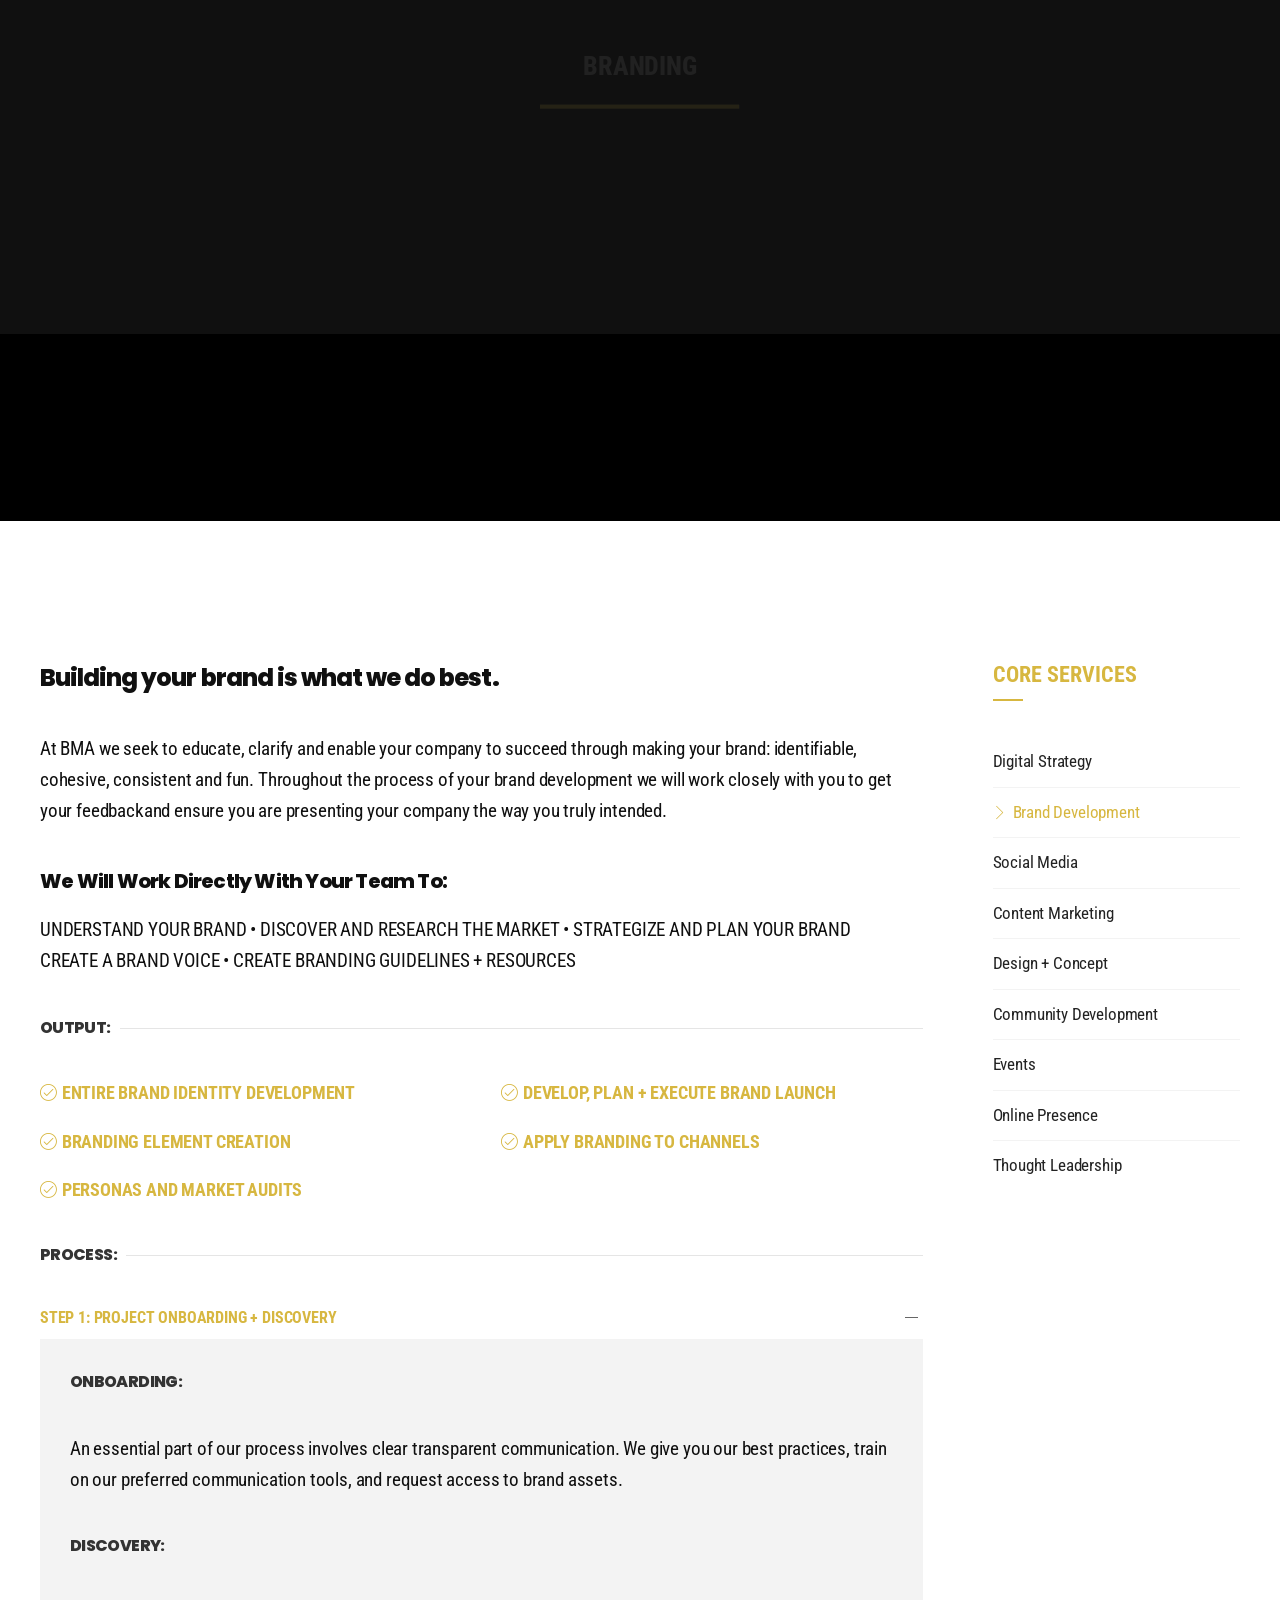
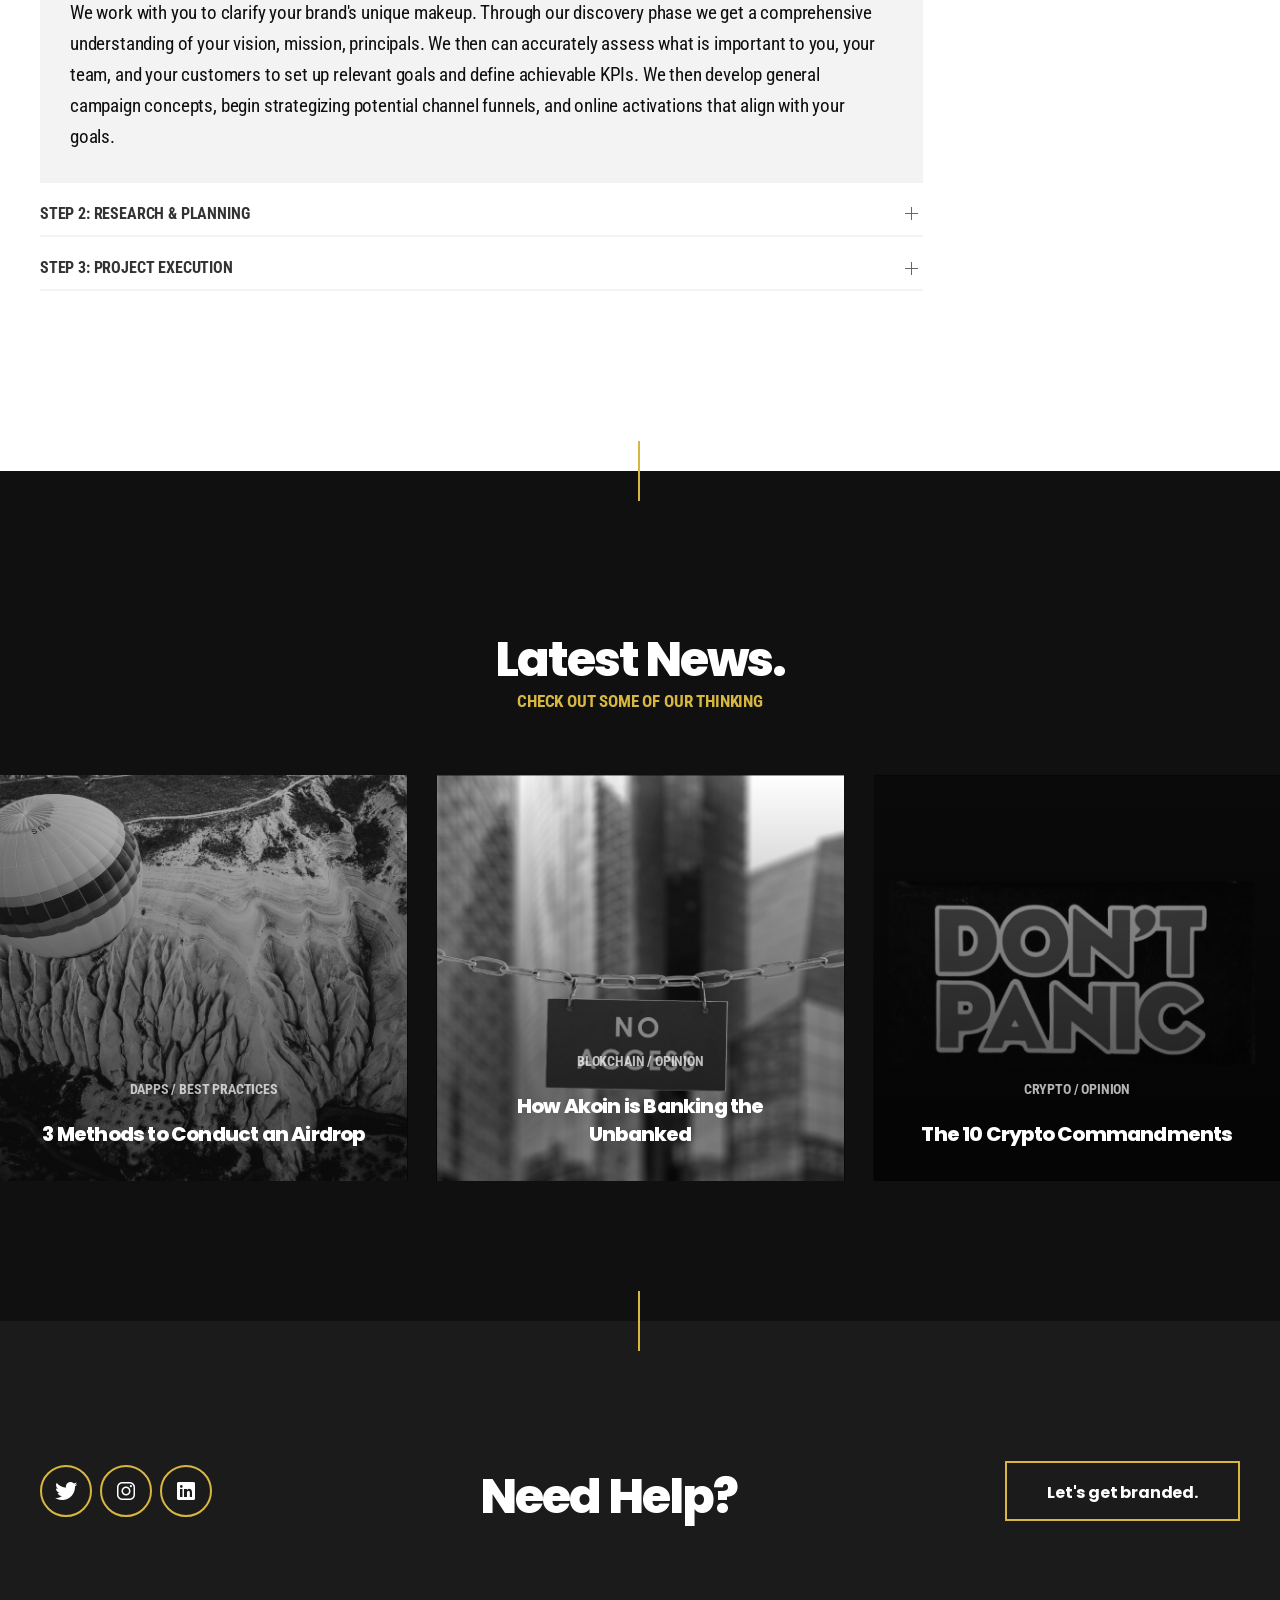
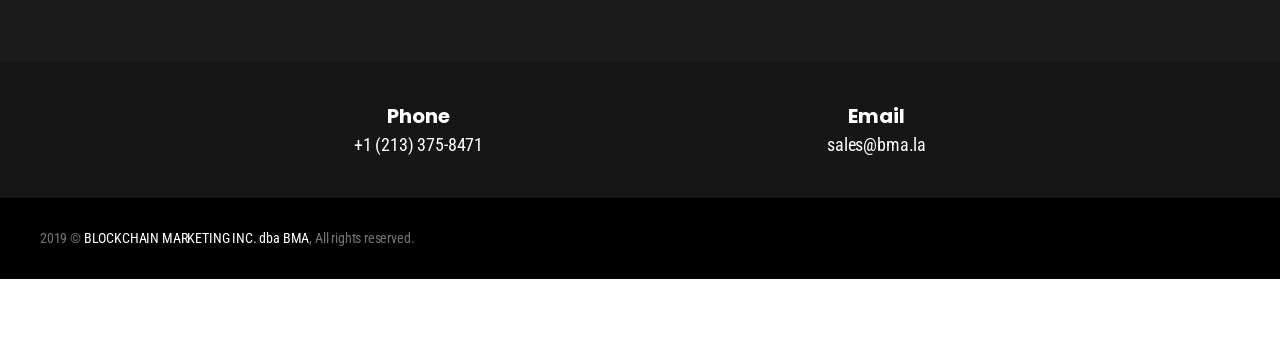
==== commit 02a12e3e: "Updated copy in Tab and progress loading for serv" ====
--- a/services/Branding.html
+++ b/services/Branding.html
@@ -1,11 +1,11 @@
 <!DOCTYPE html>
 <html>
     <head>
-        <title>BMA | Building Better Brands.</title>
+        <title>Branding | BMA</title>
         <meta charset="UTF-8">
         <meta name="viewport" content="width=device-width, initial-scale=1">
         <meta name="msapplication-TileColor" content="#d7b740">
-        <meta name="theme-color" content="#E9204F">
+        <meta name="theme-color" content="#d7b740">
         <link rel="apple-touch-icon" sizes="180x180" href="/assets/images/apple-touch-icon.png">
         <link rel="icon" type="image/png" sizes="32x32" href="/assets/images/HP_LOGOS/BMA19_LOGO_FAV_32.png">
         <link rel="icon" type="image/png" sizes="16x16" href="/assets/images/HP_LOGOS/BMA19_LOGO_FAV_16.png">
@@ -23,7 +23,7 @@
 
         <div id="loader" class="preloader pr__dark">
             <span class="loading">
-                <span class="txt">Get Branded</span>
+                <span class="txt">Branding</span>
                 <span class="progress">
                     <span class="bar-loading"></span>
                 </span>
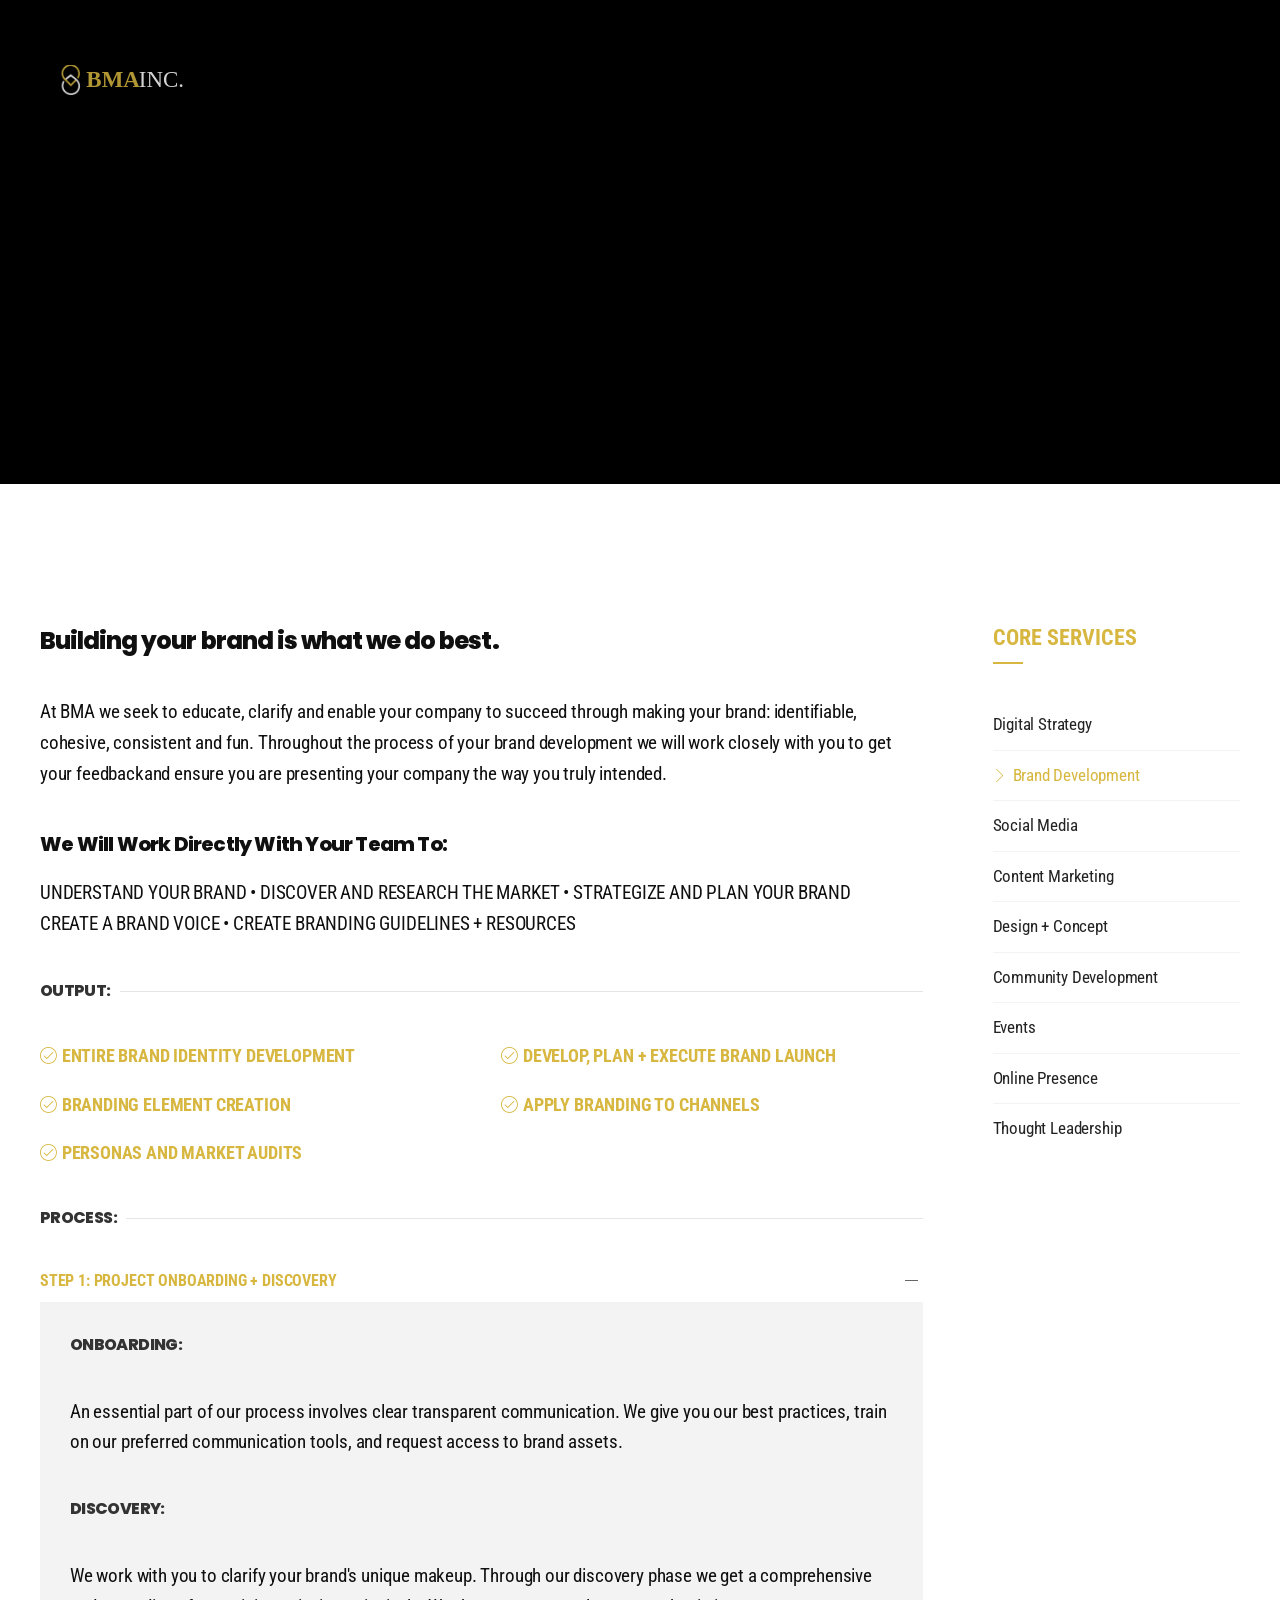
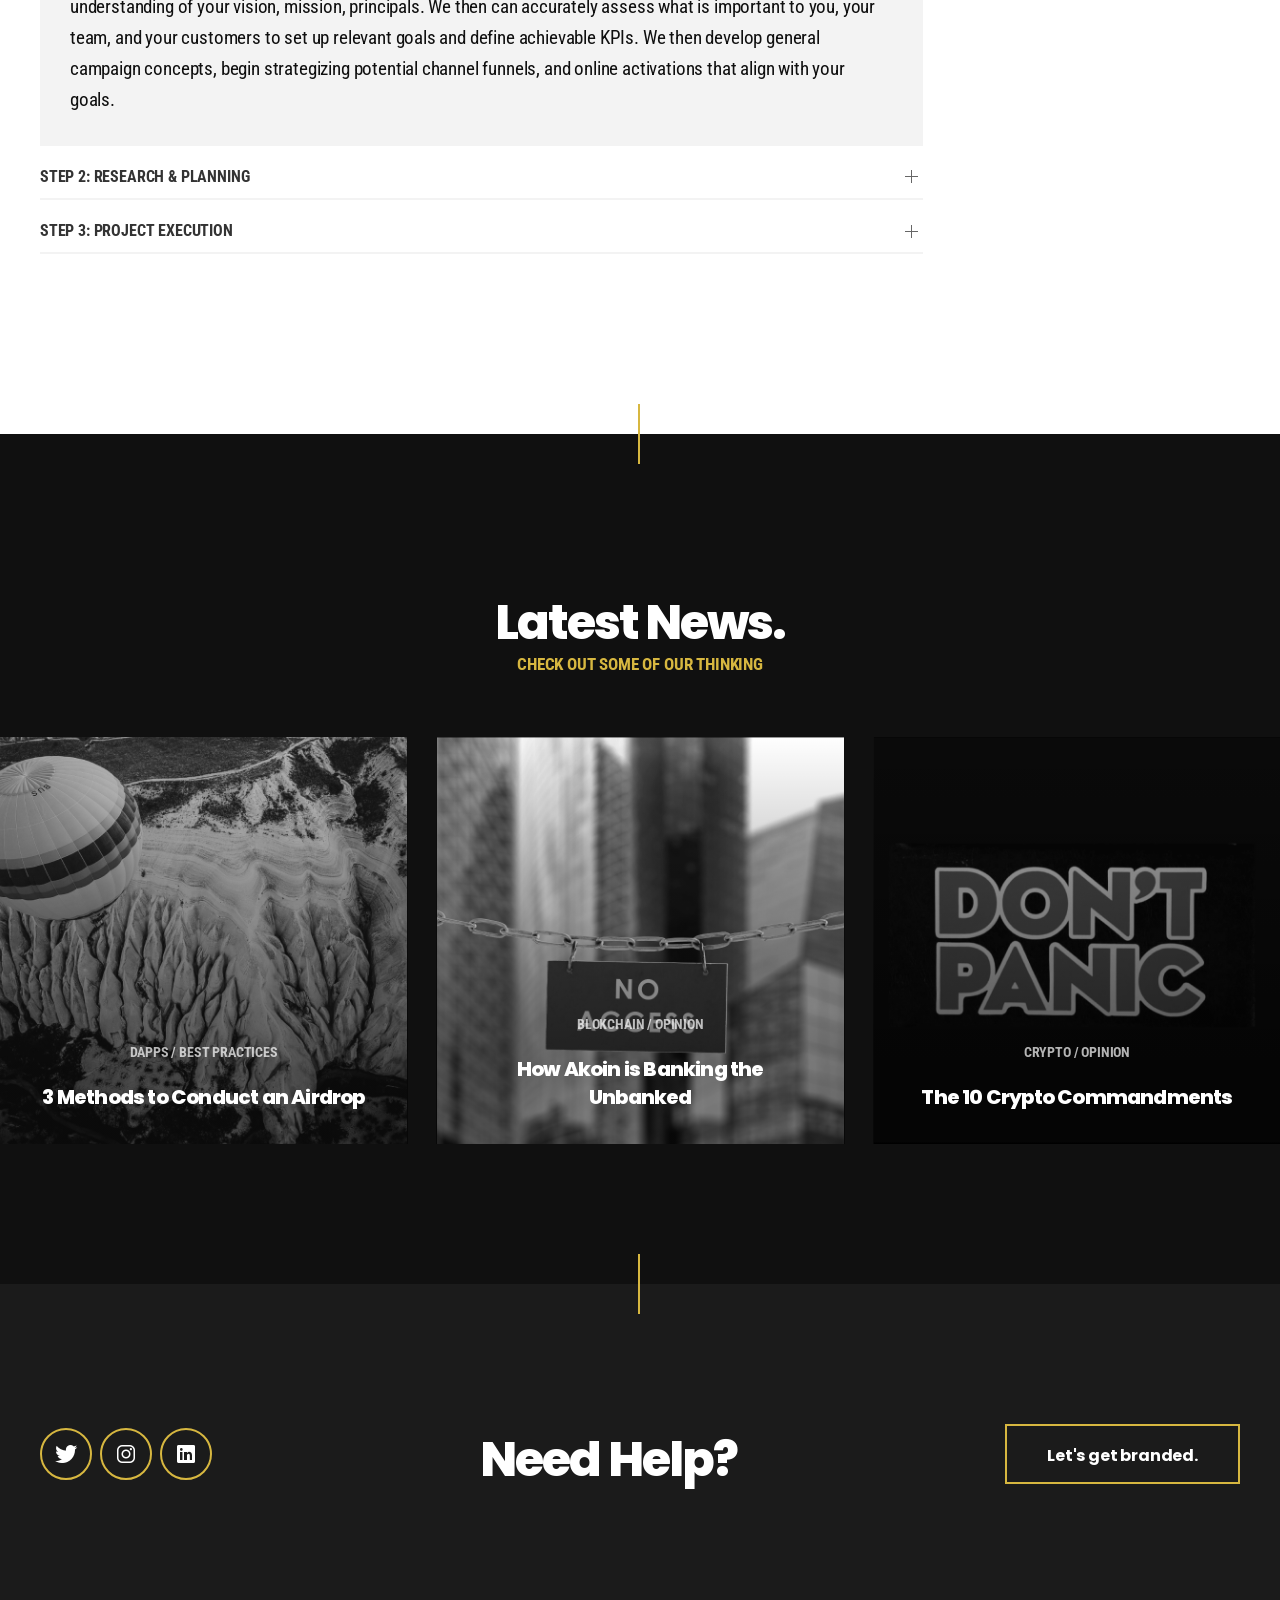
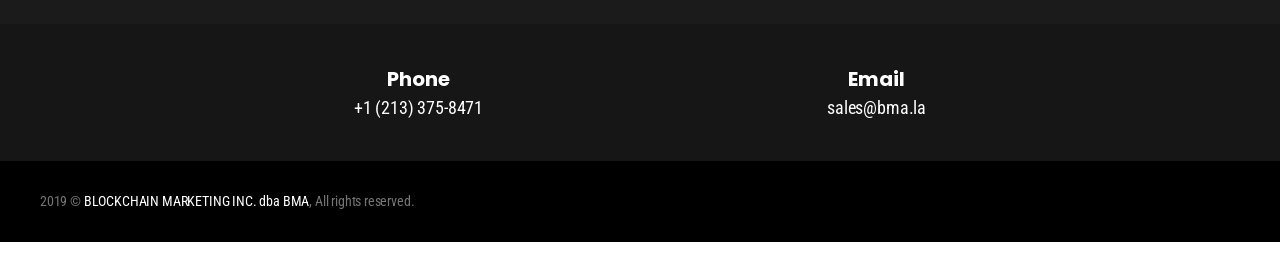
==== commit c5250442: "Updated all sidebar service links" ====
--- a/services/Branding.html
+++ b/services/Branding.html
@@ -184,15 +184,15 @@
                                             <section class="widget widget_nav_menu">
                                                 <h2 class="widget-title">Core Services</h2>
                                                 <ul class="content">
-                                                    <li><a href="#">Digital Strategy</a></li>
-                                                   <li class="current"><a href="#">Brand Development</a></li>
-                                                    <li><a href="#">Social Media</a></li>
-                                                    <li><a href="#">Content Marketing</a></li>
-                                                    <li><a href="#">Design + Concept</a></li>
-                                                    <li><a href="#">Community Development</a></li>
-                                                    <li><a href="#">Events</a></li>
-                                                    <li><a href="#">Online Presence</a></li>
-                                                    <li><a href="#">Thought Leadership</a></li>
+                                                    <li><a href="/services/DigitalStrategy.html">Digital Strategy</a></li>
+                                                   <li class="current"><a href="/services/Branding.html">Brand Development</a></li>
+                                                    <li><a href="/services/SocialMedia.html">Social Media</a></li>
+                                                    <li><a href="/services/ContentMarketing.html">Content Marketing</a></li>
+                                                    <li><a href="/services/DesignConcept.html">Design + Concept</a></li>
+                                                    <li><a href="/services/CommunityDevelopment.html">Community Development</a></li>
+                                                    <li><a href="/services/Events.html">Events</a></li>
+                                                    <li><a href="/services/OnlinePresence.html">Online Presence</a></li>
+                                                    <li><a href="/services/ThoughtLeadership.html">Thought Leadership</a></li>
                                                 </ul>
                                             </section>
                                         </div>
